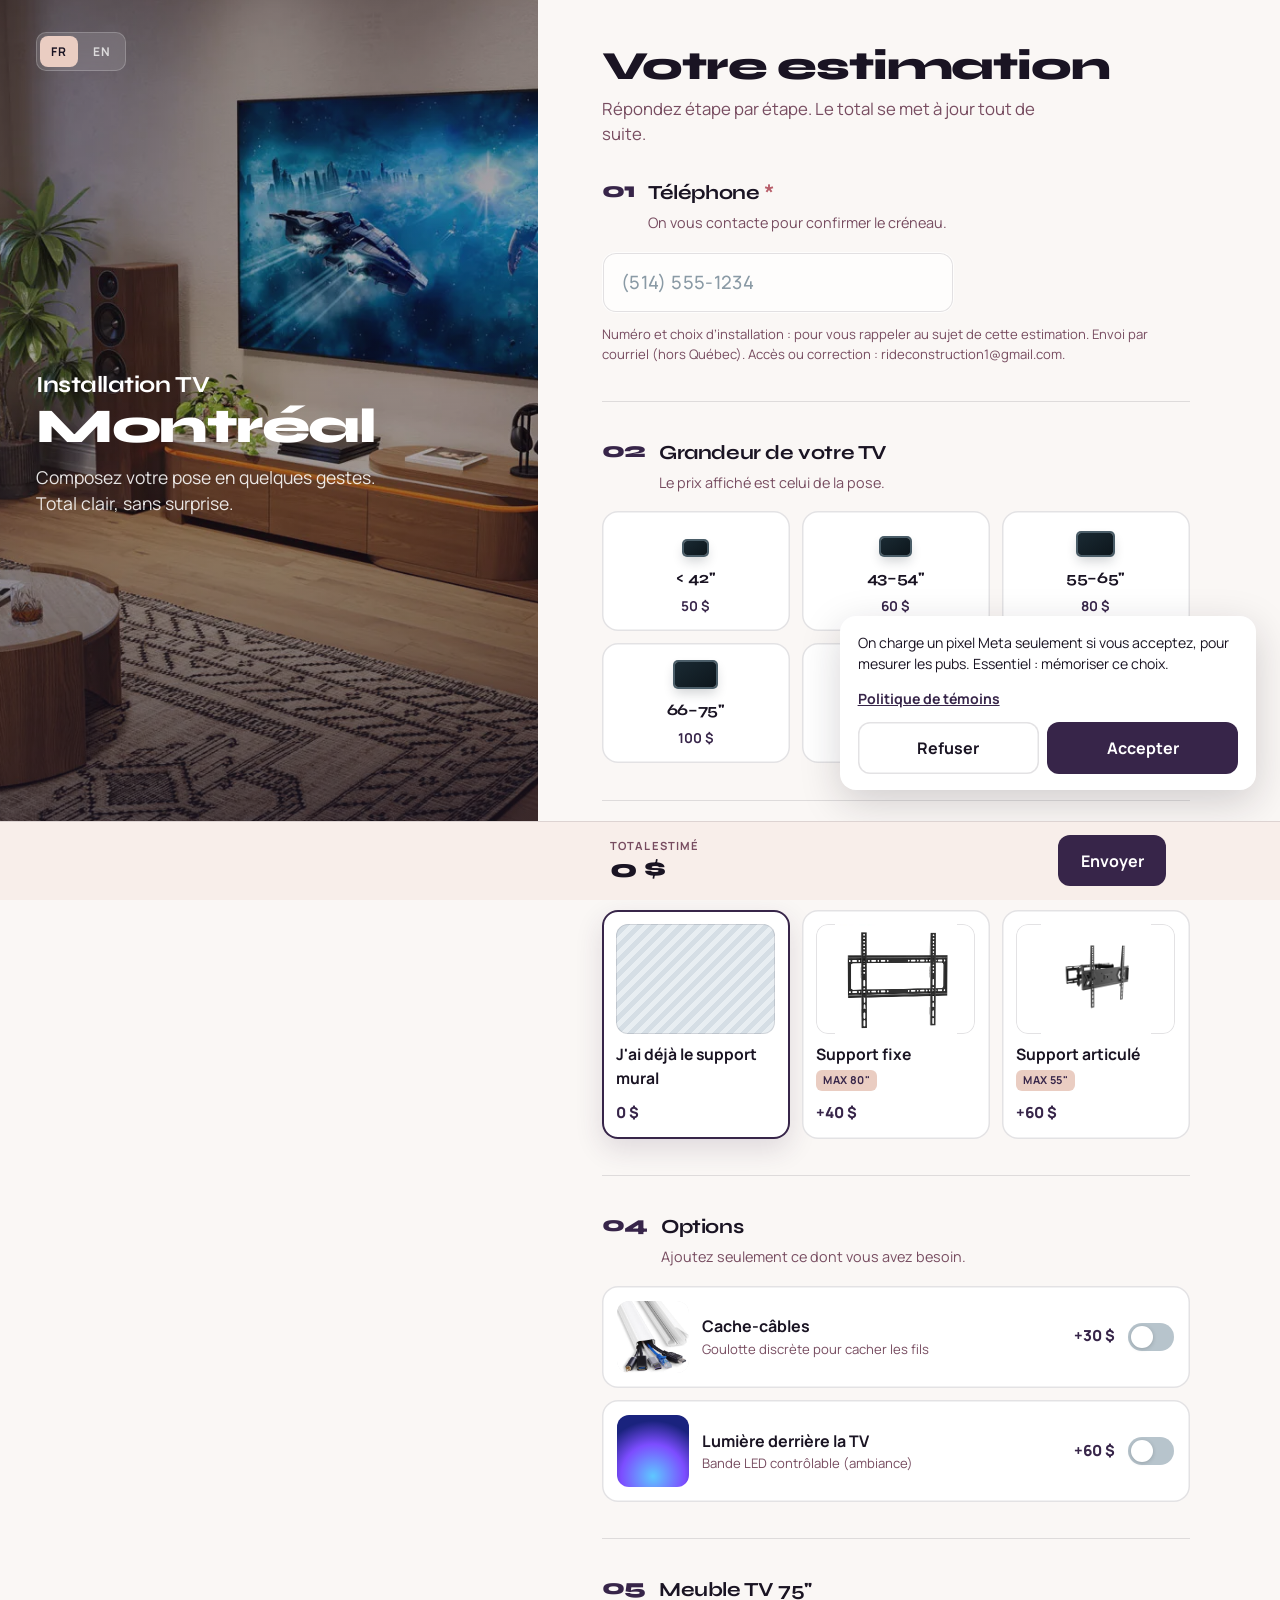
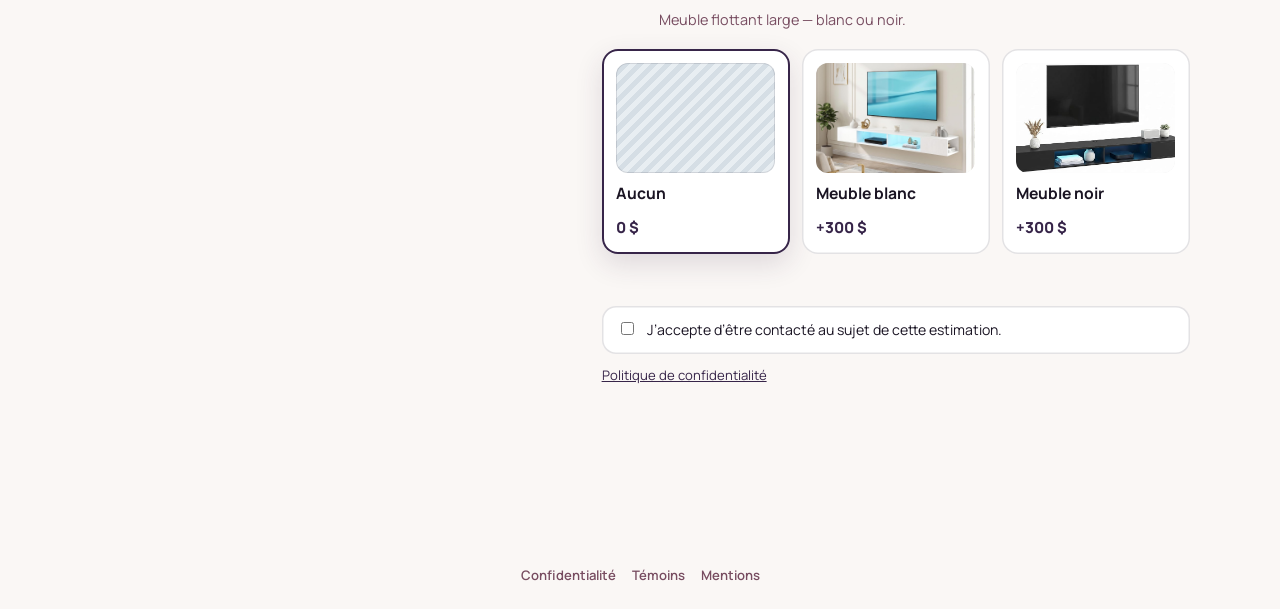
==== index.html @ 39492e67 "Add Law 25 legal pages and gate the Meta Pixel behind consent." ====
<!DOCTYPE html>
<html lang="fr" class="lang-fr">
<head>
  <meta charset="UTF-8" />
  <meta name="viewport" content="width=device-width, initial-scale=1" />
  <title>Installation TV Montréal</title>
  <link rel="preconnect" href="https://fonts.googleapis.com" />
  <link rel="preconnect" href="https://fonts.gstatic.com" crossorigin />
  <link href="https://fonts.googleapis.com/css2?family=Manrope:wght@400;500;600;700;800&family=Syne:wght@600;700;800&display=swap" rel="stylesheet" />
  <link rel="stylesheet" href="styles.css" />
  <link rel="stylesheet" href="legal.css" />
</head>
<body>
  <div class="shell">
    <!-- Brand panel (desktop sticky / mobile hero) -->
    <aside class="brand">
      <div class="brand__media" role="img" aria-label="Salon avec télévision murale"></div>
      <div class="brand__overlay">
        <div class="brand__top">
          <div class="lang-toggle" role="group" aria-label="Language">
            <button type="button" class="lang-btn is-active" data-lang="fr" aria-pressed="true">FR</button>
            <button type="button" class="lang-btn" data-lang="en" aria-pressed="false">EN</button>
          </div>
        </div>
        <div class="brand__copy">
          <p class="brand__name" data-i18n="brandName">Installation TV</p>
          <h1 data-i18n="title">Montréal</h1>
          <p class="brand__tagline" data-i18n="tagline">Composez votre pose en quelques gestes. Total clair, sans surprise.</p>
        </div>
        <div class="brand__quote" aria-hidden="true">
          <span data-i18n="brandQuote">Pose soignée · Câbles nets · Chez vous</span>
        </div>
      </div>
    </aside>

    <!-- Configurator -->
    <main class="config">
      <form id="tv-form" novalidate>
        <header class="config__intro">
          <h2 class="config__kicker" data-i18n="kicker">Votre estimation</h2>
          <p class="config__lead" data-i18n="lead">Répondez étape par étape. Le total se met à jour tout de suite.</p>
        </header>

        <!-- 1. Phone -->
        <section class="step" aria-labelledby="phone-label">
          <div class="step__meta">
            <span class="step__num" aria-hidden="true">01</span>
            <div>
              <h3 id="phone-label" class="step__title">
                <span data-i18n="phoneLabel">Téléphone</span> <span class="req">*</span>
              </h3>
              <p class="step__hint" data-i18n="phoneHint">On vous contacte pour confirmer le créneau.</p>
            </div>
          </div>
          <label class="sr-only" for="phone" data-i18n="phoneLabel">Téléphone</label>
          <input
            type="tel"
            id="phone"
            name="phone"
            required
            autocomplete="tel"
            placeholder="(514) 555-1234"
            inputmode="tel"
          />
          <p class="field-error" id="phone-error" hidden data-i18n="phoneError">Veuillez entrer un numéro de téléphone.</p>
          <p class="privacy-note" data-i18n="collectNotice">Numéro et choix d’installation : pour vous rappeler au sujet de cette estimation. Envoi par courriel (hors Québec). Accès ou correction : rideconstruction1@gmail.com.</p>
        </section>

        <!-- 2. Size -->
        <section class="step" aria-labelledby="size-label">
          <div class="step__meta">
            <span class="step__num" aria-hidden="true">02</span>
            <div>
              <h3 id="size-label" class="step__title" data-i18n="sizeLabel">Grandeur de votre TV</h3>
              <p class="step__hint" data-i18n="sizeHint">Le prix affiché est celui de la pose.</p>
            </div>
          </div>
          <div class="size-grid" role="radiogroup" aria-labelledby="size-label">
            <label class="size-tile">
              <input type="radio" name="size" value="42" data-price="50" data-max-inches="42" />
              <span class="size-tile__face">
                <span class="size-tile__screen" style="--scale: 0.45" aria-hidden="true"></span>
                <span class="size-tile__range">&lt; 42"</span>
                <span class="size-tile__price">50 $</span>
              </span>
            </label>
            <label class="size-tile">
              <input type="radio" name="size" value="43-54" data-price="60" data-max-inches="54" />
              <span class="size-tile__face">
                <span class="size-tile__screen" style="--scale: 0.55" aria-hidden="true"></span>
                <span class="size-tile__range">43–54"</span>
                <span class="size-tile__price">60 $</span>
              </span>
            </label>
            <label class="size-tile">
              <input type="radio" name="size" value="55-65" data-price="80" data-max-inches="65" />
              <span class="size-tile__face">
                <span class="size-tile__screen" style="--scale: 0.68" aria-hidden="true"></span>
                <span class="size-tile__range">55–65"</span>
                <span class="size-tile__price">80 $</span>
              </span>
            </label>
            <label class="size-tile">
              <input type="radio" name="size" value="66-75" data-price="100" data-max-inches="75" />
              <span class="size-tile__face">
                <span class="size-tile__screen" style="--scale: 0.78" aria-hidden="true"></span>
                <span class="size-tile__range">66–75"</span>
                <span class="size-tile__price">100 $</span>
              </span>
            </label>
            <label class="size-tile">
              <input type="radio" name="size" value="76-85" data-price="120" data-max-inches="85" />
              <span class="size-tile__face">
                <span class="size-tile__screen" style="--scale: 0.9" aria-hidden="true"></span>
                <span class="size-tile__range">76–85"</span>
                <span class="size-tile__price">120 $</span>
              </span>
            </label>
            <label class="size-tile">
              <input type="radio" name="size" value="86+" data-price="150" data-max-inches="100" />
              <span class="size-tile__face">
                <span class="size-tile__screen" style="--scale: 1" aria-hidden="true"></span>
                <span class="size-tile__range">86"+</span>
                <span class="size-tile__price">150 $</span>
              </span>
            </label>
          </div>
          <p class="field-error" id="size-error" hidden data-i18n="sizeError">Veuillez choisir la taille de votre TV.</p>
        </section>

        <!-- 3. Mount -->
        <section class="step" aria-labelledby="mount-label">
          <div class="step__meta">
            <span class="step__num" aria-hidden="true">03</span>
            <div>
              <h3 id="mount-label" class="step__title" data-i18n="mountLabel">Support mural</h3>
              <p class="step__hint" data-i18n="mountHint">Un seul choix. Les limites sont indiquées clairement.</p>
            </div>
          </div>
          <div class="option-row" role="radiogroup" aria-labelledby="mount-label">
            <label class="option-tile">
              <input type="radio" name="mount" value="none" data-price="0" data-max-tv="999" checked />
              <span class="option-tile__face">
                <span class="option-tile__art option-tile__art--none" aria-hidden="true"></span>
                <span class="option-tile__title" data-i18n="mountNone">J'ai déjà le support mural</span>
                <span class="option-tile__price">0 $</span>
              </span>
            </label>
            <label class="option-tile">
              <input type="radio" name="mount" value="fixed" data-price="40" data-max-tv="80" />
              <span class="option-tile__face">
                <img class="option-tile__art" src="images/support-fixe.png" alt="" width="220" height="220" />
                <span class="option-tile__title" data-i18n="mountFixed">Support fixe</span>
                <span class="option-tile__badge" data-i18n="mountFixedMax">Max 80"</span>
                <span class="option-tile__price">+40 $</span>
              </span>
            </label>
            <label class="option-tile">
              <input type="radio" name="mount" value="mobile" data-price="60" data-max-tv="55" />
              <span class="option-tile__face">
                <img class="option-tile__art" src="images/support-articule.png" alt="" width="220" height="220" />
                <span class="option-tile__title" data-i18n="mountMobile">Support articulé</span>
                <span class="option-tile__badge" data-i18n="mountMobileMax">Max 55"</span>
                <span class="option-tile__price">+60 $</span>
              </span>
            </label>
          </div>
        </section>

        <!-- 4. Extras -->
        <section class="step" aria-labelledby="extras-label">
          <div class="step__meta">
            <span class="step__num" aria-hidden="true">04</span>
            <div>
              <h3 id="extras-label" class="step__title" data-i18n="extrasLabel">Options</h3>
              <p class="step__hint" data-i18n="extrasHint">Ajoutez seulement ce dont vous avez besoin.</p>
            </div>
          </div>
          <div class="extras">
            <label class="extra">
              <input type="checkbox" name="cable" value="cable" data-price="30" />
              <span class="extra__face">
                <img class="extra__art" src="images/cache-cables.png" alt="" width="160" height="160" />
                <span class="extra__copy">
                  <span class="extra__title" data-i18n="cableLabel">Cache-câbles</span>
                  <span class="extra__desc" data-i18n="cableDesc">Goulotte discrète pour cacher les fils</span>
                </span>
                <span class="extra__price">+30 $</span>
                <span class="extra__switch" aria-hidden="true"></span>
              </span>
            </label>
            <label class="extra">
              <input type="checkbox" name="led" value="led" data-price="60" />
              <span class="extra__face">
                <span class="extra__art extra__art--led" aria-hidden="true"></span>
                <span class="extra__copy">
                  <span class="extra__title" data-i18n="ledLabel">Lumière derrière la TV</span>
                  <span class="extra__desc" data-i18n="ledDesc">Bande LED contrôlable (ambiance)</span>
                </span>
                <span class="extra__price">+60 $</span>
                <span class="extra__switch" aria-hidden="true"></span>
              </span>
            </label>
          </div>
        </section>

        <!-- 5. Stand -->
        <section class="step" aria-labelledby="stand-label">
          <div class="step__meta">
            <span class="step__num" aria-hidden="true">05</span>
            <div>
              <h3 id="stand-label" class="step__title" data-i18n="standLabel">Meuble TV 75"</h3>
              <p class="step__hint" data-i18n="standHint">Meuble flottant large — blanc ou noir.</p>
            </div>
          </div>
          <div class="option-row" role="radiogroup" aria-labelledby="stand-label">
            <label class="option-tile">
              <input type="radio" name="stand" value="none" data-price="0" checked />
              <span class="option-tile__face">
                <span class="option-tile__art option-tile__art--none" aria-hidden="true"></span>
                <span class="option-tile__title" data-i18n="standNone">Aucun</span>
                <span class="option-tile__price">0 $</span>
              </span>
            </label>
            <label class="option-tile">
              <input type="radio" name="stand" value="white" data-price="300" />
              <span class="option-tile__face">
                <img class="option-tile__art option-tile__art--cover" src="images/meuble-blanc.png" alt="" width="480" height="320" />
                <span class="option-tile__title" data-i18n="standWhite">Meuble blanc</span>
                <span class="option-tile__price">+300 $</span>
              </span>
            </label>
            <label class="option-tile">
              <input type="radio" name="stand" value="black" data-price="300" />
              <span class="option-tile__face">
                <img class="option-tile__art option-tile__art--cover" src="images/meuble-noir.png" alt="" width="480" height="320" />
                <span class="option-tile__title" data-i18n="standBlack">Meuble noir</span>
                <span class="option-tile__price">+300 $</span>
              </span>
            </label>
          </div>
        </section>

        <label class="consent-box" id="privacy-box">
          <input type="checkbox" id="privacy-consent" name="privacy" required />
          <span data-i18n="privacyConsent">J’accepte d’être contacté au sujet de cette estimation.</span>
        </label>
        <p class="field-error" id="privacy-error" hidden data-i18n="privacyError">Cochez la case pour envoyer la demande.</p>
        <p class="privacy-note">
          <a href="confidentialite.html" data-i18n="privacyLink">Politique de confidentialité</a>
        </p>

        <div class="sticky-spacer" aria-hidden="true"></div>
      </form>
    </main>
  </div>

  <footer class="site-footer">
    <nav aria-label="Pages légales">
      <a href="confidentialite.html" data-i18n="navPrivacy">Confidentialité</a>
      <a href="cookies.html" data-i18n="navCookies">Témoins</a>
      <a href="mentions.html" data-i18n="navLegal">Mentions</a>
    </nav>
  </footer>

  <div class="consent-bar consent-bar--above-dock" id="consent-bar" hidden role="dialog" aria-labelledby="consent-title">
    <p id="consent-title" data-i18n="cookieBanner">On charge un pixel Meta seulement si vous acceptez, pour mesurer les pubs. Essentiel : mémoriser ce choix.</p>
    <p class="consent-bar__more"><a href="cookies.html" data-i18n="cookieMore">Politique de témoins</a></p>
    <div class="consent-bar__actions">
      <button type="button" class="btn btn-ghost" data-consent="refuse" data-i18n="cookieRefuse">Refuser</button>
      <button type="button" class="btn btn-primary" data-consent="accept" data-i18n="cookieAccept">Accepter</button>
    </div>
  </div>

  <!-- Sticky total -->
  <aside class="dock" id="sticky-bar">
    <div class="dock__inner">
      <div class="dock__total">
        <span class="dock__label" data-i18n="totalLabel">Total estimé</span>
        <strong class="dock__amount" id="total-amount" aria-live="polite">0 $</strong>
      </div>
      <p class="dock__warning" id="size-warning" hidden role="status"></p>
      <p class="dock__error" id="submit-error" hidden role="alert"></p>
      <button type="submit" form="tv-form" class="btn btn-primary" id="submit-btn" data-i18n="submit">Envoyer</button>
    </div>
  </aside>

  <!-- Confirmation -->
  <div class="confirm" id="confirm-screen" hidden>
    <div class="confirm__panel">
      <p class="confirm__mark" aria-hidden="true">OK</p>
      <h2 data-i18n="confirmTitle">Demande envoyée</h2>
      <p class="confirm__intro" data-i18n="confirmIntro">Un courriel a été transmis à notre équipe. Voici votre récapitulatif.</p>
      <ul class="confirm__list" id="confirm-list"></ul>
      <p class="confirm__total">
        <span data-i18n="totalLabel">Total estimé</span>
        <strong id="confirm-total">0 $</strong>
      </p>
      <button type="button" class="btn btn-ghost" id="edit-btn" data-i18n="edit">Modifier</button>
    </div>
  </div>

  <script src="consent.js"></script>
  <script src="app.js"></script>
</body>
</html>
---- styles.css ----
/* Installation TV Montréal — configurateur (pas Google Forms) */

:root {
  --shadow-grey: #1a1423;
  --midnight-violet: #372549;
  --mauve-shadow: #774c60;
  --dusty-mauve: #b75d69;
  --almond-silk: #eacdc2;

  --ink: var(--shadow-grey);
  --ink-soft: var(--mauve-shadow);
  --paper: #faf6f4;
  --paper-2: var(--almond-silk);
  --panel: #ffffff;
  --line: rgba(26, 20, 35, 0.12);
  --teal: var(--midnight-violet);
  --teal-deep: var(--shadow-grey);
  --teal-soft: #f3e4de;
  --accent-glow: rgba(55, 37, 73, 0.14);
  --warn: var(--mauve-shadow);
  --warn-bg: #f5e6e0;
  --error: var(--dusty-mauve);
  --radius: 20px;
  --font: "Manrope", system-ui, sans-serif;
  --display: "Syne", "Manrope", system-ui, sans-serif;
  --dock-h: 92px;
}

*,
*::before,
*::after {
  box-sizing: border-box;
}

html {
  scroll-behavior: smooth;
}

body {
  margin: 0;
  min-height: 100vh;
  font-family: var(--font);
  font-size: 1rem;
  line-height: 1.5;
  color: var(--ink);
  background: #faf7f5;
  -webkit-font-smoothing: antialiased;
}

body::before {
  display: none;
}

.sr-only {
  position: absolute;
  width: 1px;
  height: 1px;
  padding: 0;
  margin: -1px;
  overflow: hidden;
  clip: rect(0, 0, 0, 0);
  white-space: nowrap;
  border: 0;
}

.shell {
  position: relative;
  z-index: 1;
  display: grid;
  min-height: 100vh;
}

/* —— Brand / hero —— */
.brand {
  position: relative;
  min-height: 52vh;
  color: #fff;
  overflow: hidden;
}

.brand__media {
  position: absolute;
  inset: 0;
  background:
    linear-gradient(180deg, rgba(26, 20, 35, 0.42) 0%, rgba(26, 20, 35, 0.28) 40%, rgba(26, 20, 35, 0.72) 100%),
    url("images/tv.png") center 40% / cover no-repeat;
  transform: scale(1.02);
  animation: brandDrift 18s ease-in-out infinite alternate;
  filter: none;
}

@keyframes brandDrift {
  from { transform: scale(1.02) translate(0, 0); }
  to { transform: scale(1.06) translate(-1.5%, -1%); }
}

.brand__overlay {
  position: relative;
  z-index: 1;
  display: flex;
  flex-direction: column;
  justify-content: space-between;
  min-height: 52vh;
  padding: 1.25rem 1.25rem 1.75rem;
}

.brand__name {
  margin: 0 0 0.15rem;
  font-family: var(--display);
  font-weight: 700;
  font-size: clamp(1.25rem, 4.5vw, 1.65rem);
  letter-spacing: -0.02em;
  line-height: 1.15;
}

.brand__copy h1 {
  margin: 0 0 0.75rem;
  font-family: var(--display);
  font-weight: 800;
  font-size: clamp(2rem, 8vw, 2.75rem);
  letter-spacing: -0.03em;
  line-height: 1.05;
  max-width: 100%;
  overflow-wrap: anywhere;
}

.brand__copy {
  max-width: 100%;
  overflow: hidden;
}

.brand__tagline {
  margin: 0;
  max-width: 22rem;
  font-size: 1rem;
  color: rgba(255, 255, 255, 0.88);
}

.brand__quote {
  margin-top: 1.5rem;
  font-size: 0.8rem;
  letter-spacing: 0.08em;
  text-transform: uppercase;
  color: rgba(255, 255, 255, 0.7);
}

.lang-toggle {
  display: inline-flex;
  gap: 0.25rem;
  padding: 0.2rem;
  background: rgba(255, 255, 255, 0.12);
  backdrop-filter: blur(8px);
  border: 1px solid rgba(255, 255, 255, 0.2);
  border-radius: 10px;
}

.lang-btn {
  appearance: none;
  border: 0;
  background: transparent;
  color: rgba(255, 255, 255, 0.75);
  font: inherit;
  font-size: 0.75rem;
  font-weight: 700;
  letter-spacing: 0.06em;
  padding: 0.4rem 0.7rem;
  border-radius: 8px;
  cursor: pointer;
}

.lang-btn.is-active {
  background: var(--almond-silk);
  color: var(--shadow-grey);
}

.lang-btn:focus-visible {
  outline: 2px solid #fff;
  outline-offset: 2px;
}

/* —— Configurator column —— */
.config {
  position: relative;
  padding: 1.75rem 1.25rem 2rem;
  background: transparent;
}

.config__intro {
  margin-bottom: 2rem;
}

.config__kicker {
  margin: 0 0 0.5rem;
  font-family: var(--display);
  font-weight: 800;
  font-size: clamp(1.85rem, 4vw, 2.5rem);
  letter-spacing: -0.03em;
  line-height: 1.1;
  text-transform: none;
  color: var(--ink);
}

.config__lead {
  margin: 0;
  font-size: 1.05rem;
  color: var(--ink-soft);
  max-width: 28rem;
}

/* Steps — open layout, no white Google cards */
.step {
  padding: 0 0 2.25rem;
  margin: 0 0 2.25rem;
  border-bottom: 1px solid var(--line);
}

.step:last-of-type {
  border-bottom: 0;
  margin-bottom: 0;
}

.step__meta {
  display: grid;
  grid-template-columns: auto 1fr;
  gap: 0.85rem;
  align-items: start;
  margin-bottom: 1.1rem;
}

.step__num {
  font-family: var(--display);
  font-weight: 800;
  font-size: 1.35rem;
  letter-spacing: -0.03em;
  color: var(--teal);
  line-height: 1.2;
}

.step__title {
  margin: 0;
  font-family: var(--display);
  font-size: 1.25rem;
  font-weight: 700;
  letter-spacing: -0.02em;
}

.step__hint {
  margin: 0.25rem 0 0;
  font-size: 0.9rem;
  color: var(--ink-soft);
}

.req {
  color: var(--dusty-mauve);
}

/* Phone */
input[type="tel"] {
  width: 100%;
  max-width: 22rem;
  padding: 1rem 1.15rem;
  font: inherit;
  font-size: 1.15rem;
  font-weight: 600;
  letter-spacing: 0.02em;
  color: var(--ink);
  background: rgba(255, 255, 255, 0.7);
  border: 1.5px solid transparent;
  border-radius: 14px;
  box-shadow: inset 0 0 0 1px var(--line);
  transition: box-shadow 0.2s, background 0.2s, transform 0.15s;
}

input[type="tel"]::placeholder {
  color: #8a9aa5;
  font-weight: 500;
}

input[type="tel"]:focus {
  outline: none;
  background: #fff;
  box-shadow: 0 0 0 3px var(--teal-soft), inset 0 0 0 1.5px var(--teal);
}

input[type="tel"].is-invalid {
  box-shadow: 0 0 0 3px #e8e8e8, inset 0 0 0 1.5px var(--error);
}

.field-error {
  margin: 0.6rem 0 0;
  font-size: 0.85rem;
  color: var(--error);
}

/* Size tiles — TV silhouettes */
.size-grid {
  display: grid;
  grid-template-columns: repeat(2, 1fr);
  gap: 0.75rem;
}

.size-tile {
  display: block;
  cursor: pointer;
  position: relative;
}

.size-tile input {
  position: absolute;
  opacity: 0;
  width: 1px;
  height: 1px;
}

.size-tile__face {
  display: flex;
  flex-direction: column;
  align-items: center;
  justify-content: flex-end;
  gap: 0.35rem;
  min-height: 7.5rem;
  padding: 0.85rem 0.6rem 0.9rem;
  background: #fff;
  border-radius: 16px;
  box-shadow: inset 0 0 0 1.5px var(--line);
  transition: background 0.2s, box-shadow 0.2s, transform 0.15s;
}

.size-tile:hover .size-tile__face {
  background: rgba(255, 255, 255, 0.85);
  transform: translateY(-2px);
}

.size-tile input:checked + .size-tile__face {
  background: #fff;
  box-shadow: inset 0 0 0 2px var(--teal), 0 10px 28px var(--accent-glow);
}

.size-tile input:focus-visible + .size-tile__face {
  outline: 2px solid var(--teal);
  outline-offset: 3px;
}

.size-tile__screen {
  width: calc(52px * var(--scale, 1));
  height: calc(32px * var(--scale, 1));
  margin-bottom: 0.35rem;
  border-radius: 3px;
  background: linear-gradient(145deg, #1a2a33, #0d161c);
  box-shadow: 0 0 0 2px #4a5d68, 0 6px 12px rgba(18, 32, 42, 0.2);
  transition: transform 0.2s;
}

.size-tile input:checked + .size-tile__face .size-tile__screen {
  transform: scale(1.06);
  box-shadow: 0 0 0 2px var(--teal), 0 8px 16px var(--accent-glow);
}

.size-tile__range {
  font-family: var(--display);
  font-weight: 700;
  font-size: 1rem;
  letter-spacing: -0.02em;
}

.size-tile__price {
  font-size: 0.85rem;
  font-weight: 700;
  color: var(--teal);
}

/* Mount / stand option tiles */
.option-row {
  display: grid;
  grid-template-columns: 1fr;
  gap: 0.75rem;
}

.option-tile {
  display: block;
  cursor: pointer;
  position: relative;
}

.option-tile input {
  position: absolute;
  opacity: 0;
  width: 1px;
  height: 1px;
}

.option-tile__face {
  display: grid;
  grid-template-columns: 88px 1fr auto;
  grid-template-rows: auto auto;
  column-gap: 0.9rem;
  row-gap: 0.2rem;
  align-items: center;
  padding: 0.9rem;
  background: #fff;
  border-radius: 16px;
  box-shadow: inset 0 0 0 1.5px var(--line);
  transition: background 0.2s, box-shadow 0.2s, transform 0.15s;
}

.option-tile:hover .option-tile__face {
  background: rgba(255, 255, 255, 0.9);
  transform: translateY(-1px);
}

.option-tile input:checked + .option-tile__face {
  background: #fff;
  box-shadow: inset 0 0 0 2px var(--teal), 0 10px 28px var(--accent-glow);
}

.option-tile input:focus-visible + .option-tile__face {
  outline: 2px solid var(--teal);
  outline-offset: 3px;
}

.option-tile__art {
  grid-row: 1 / 3;
  width: 88px;
  height: 88px;
  border-radius: 12px;
  box-shadow: inset 0 0 0 1px var(--line);
  background-color: #fff;
  object-fit: contain;
  display: block;
}

.option-tile__art--none {
  background:
    repeating-linear-gradient(
      -45deg,
      #d5dee5,
      #d5dee5 5px,
      #e8eef2 5px,
      #e8eef2 10px
    );
}

.option-tile__art--cover {
  object-fit: cover;
}

img.extra__art {
  object-fit: contain;
  background: #fff;
  box-shadow: inset 0 0 0 1px var(--line);
  display: block;
}

.option-tile__title {
  font-weight: 700;
  font-size: 0.98rem;
}

.option-tile__badge {
  grid-column: 2;
  justify-self: start;
  font-size: 0.68rem;
  font-weight: 700;
  letter-spacing: 0.04em;
  text-transform: uppercase;
  color: var(--midnight-violet);
  background: var(--almond-silk);
  padding: 0.15rem 0.45rem;
  border-radius: 6px;
}

.option-tile__price {
  grid-column: 3;
  grid-row: 1 / 3;
  font-weight: 800;
  font-size: 0.95rem;
  color: var(--teal);
}

/* Extras */
.extras {
  display: flex;
  flex-direction: column;
  gap: 0.75rem;
}

.extra {
  display: block;
  cursor: pointer;
  position: relative;
}

.extra input {
  position: absolute;
  opacity: 0;
  width: 1px;
  height: 1px;
}

.extra__face {
  display: grid;
  grid-template-columns: 64px 1fr auto;
  grid-template-rows: auto auto;
  gap: 0.15rem 0.85rem;
  align-items: center;
  padding: 0.95rem;
  background: #fff;
  border-radius: 16px;
  box-shadow: inset 0 0 0 1.5px var(--line);
  transition: background 0.2s, box-shadow 0.2s;
}

.extra:hover .extra__face {
  background: rgba(255, 255, 255, 0.9);
}

.extra input:checked + .extra__face {
  background: #fff;
  box-shadow: inset 0 0 0 2px var(--teal), 0 10px 28px var(--accent-glow);
}

.extra input:focus-visible + .extra__face {
  outline: 2px solid var(--teal);
  outline-offset: 3px;
}

.extra__art {
  grid-row: 1 / 3;
  width: 64px;
  height: 64px;
  border-radius: 12px;
}

.extra__art--led {
  background: radial-gradient(circle at 50% 85%, #5ec8ff, #7c4dff 45%, #1a237e 78%);
}

.extra__copy {
  display: flex;
  flex-direction: column;
  gap: 0.1rem;
  min-width: 0;
}

.extra__title {
  font-weight: 700;
}

.extra__desc {
  font-size: 0.82rem;
  color: var(--ink-soft);
}

.extra__price {
  grid-column: 2;
  font-size: 0.85rem;
  font-weight: 800;
  color: var(--teal);
}

.extra__switch {
  grid-column: 3;
  grid-row: 1 / 3;
  width: 46px;
  height: 28px;
  border-radius: 999px;
  background: #b7c4cc;
  position: relative;
  transition: background 0.2s;
}

.extra__switch::after {
  content: "";
  position: absolute;
  top: 3px;
  left: 3px;
  width: 22px;
  height: 22px;
  border-radius: 50%;
  background: #fff;
  box-shadow: 0 1px 4px rgba(0, 0, 0, 0.18);
  transition: transform 0.2s;
}

.extra input:checked + .extra__face .extra__switch {
  background: var(--dusty-mauve);
}

.extra input:checked + .extra__face .extra__switch::after {
  transform: translateX(18px);
}

/* Dock */
.sticky-spacer {
  height: calc(var(--dock-h) + 1.25rem);
}

.dock {
  position: fixed;
  left: 0;
  right: 0;
  bottom: 0;
  z-index: 40;
  padding: 0.85rem max(1rem, env(safe-area-inset-right)) calc(0.85rem + env(safe-area-inset-bottom)) max(1rem, env(safe-area-inset-left));
  background: color-mix(in srgb, var(--almond-silk) 35%, white);
  backdrop-filter: blur(14px);
  border-top: 1px solid var(--line);
  overflow-x: clip;
}

.dock__inner {
  max-width: 1100px;
  width: 100%;
  margin: 0 auto;
  display: flex;
  flex-wrap: wrap;
  align-items: center;
  justify-content: space-between;
  gap: 0.5rem 1rem;
  box-sizing: border-box;
}

.dock__total {
  display: flex;
  flex-direction: column;
  align-items: flex-start;
  flex: 1 1 auto;
  min-width: 0;
  overflow: hidden;
}

.dock__label {
  font-size: 0.7rem;
  font-weight: 700;
  letter-spacing: 0.08em;
  text-transform: uppercase;
  color: var(--ink-soft);
}

.dock__amount {
  display: block;
  width: max-content;
  max-width: 100%;
  margin: 0;
  font-family: var(--display);
  font-size: clamp(1.25rem, 5vw, 1.55rem);
  font-weight: 800;
  letter-spacing: -0.03em;
  line-height: 1.15;
  transform-origin: left center;
  transition: transform 0.15s;
}

.dock__amount.is-bump {
  transform: scale(1.04);
}

.dock__warning {
  flex: 1 1 100%;
  margin: 0;
  padding: 0.5rem 0.7rem;
  font-size: 0.8rem;
  color: var(--warn);
  background: var(--warn-bg);
  border-radius: 10px;
}

.dock__error {
  flex: 1 1 100%;
  margin: 0;
  padding: 0.5rem 0.7rem;
  font-size: 0.8rem;
  color: #fff;
  background: var(--dusty-mauve);
  border-radius: 10px;
}

.btn-primary:disabled {
  opacity: 0.65;
  cursor: wait;
}

.dock .btn-primary {
  flex: 0 0 auto;
  white-space: nowrap;
}

.btn {
  appearance: none;
  border: 0;
  font: inherit;
  font-weight: 700;
  cursor: pointer;
  border-radius: 12px;
  padding: 0.85rem 1.4rem;
  transition: background 0.15s, transform 0.1s, color 0.15s;
}

.btn:active {
  transform: scale(0.98);
}

.btn:focus-visible {
  outline: 2px solid var(--teal);
  outline-offset: 3px;
}

.btn-primary {
  background: var(--midnight-violet);
  color: #fff;
}

.btn-primary:hover {
  background: var(--shadow-grey);
}

.btn-ghost {
  background: transparent;
  color: var(--ink);
  box-shadow: inset 0 0 0 1.5px var(--line);
}

.btn-ghost:hover {
  background: rgba(18, 32, 42, 0.04);
}

/* Confirmation */
.confirm {
  position: fixed;
  inset: 0;
  z-index: 50;
  display: flex;
  align-items: center;
  justify-content: center;
  padding: 1.5rem;
  background: #faf7f5;
  overflow: auto;
}

.confirm[hidden] {
  display: none;
}

.confirm__panel {
  width: 100%;
  max-width: 420px;
  text-align: center;
}

.confirm__mark {
  display: inline-block;
  margin: 0 0 1rem;
  padding: 0.35rem 0.7rem;
  font-family: var(--display);
  font-weight: 800;
  font-size: 0.85rem;
  letter-spacing: 0.1em;
  color: var(--midnight-violet);
  background: var(--almond-silk);
  border-radius: 8px;
}

.confirm__panel h2 {
  margin: 0 0 0.5rem;
  font-family: var(--display);
  font-size: 1.45rem;
  letter-spacing: -0.02em;
}

.confirm__intro {
  margin: 0 0 1.25rem;
  color: var(--ink-soft);
  font-size: 0.95rem;
}

.confirm__list {
  list-style: none;
  margin: 0 0 1rem;
  padding: 0;
  text-align: left;
  background: rgba(255, 255, 255, 0.7);
  border-radius: 14px;
  box-shadow: inset 0 0 0 1px var(--line);
  overflow: hidden;
}

.confirm__list li {
  display: flex;
  justify-content: space-between;
  gap: 1rem;
  padding: 0.75rem 0.95rem;
  font-size: 0.9rem;
  border-bottom: 1px solid var(--line);
}

.confirm__list li:last-child {
  border-bottom: 0;
}

.confirm__list .item-label {
  color: var(--ink-soft);
}

.confirm__list .item-value {
  font-weight: 700;
  text-align: right;
}

.confirm__total {
  display: flex;
  justify-content: space-between;
  align-items: baseline;
  margin: 0 0 1.5rem;
  padding: 0.85rem 1rem;
  background: var(--teal-soft);
  border-radius: 12px;
  font-weight: 700;
}

.confirm__total strong {
  font-family: var(--display);
  font-size: 1.35rem;
}

body.is-confirming .dock,
body.is-confirming .shell {
  display: none;
}

body.is-confirming .confirm {
  display: flex;
}

/* —— Desktop: split brand | form —— */
@media (min-width: 900px) {
  .shell {
    grid-template-columns: minmax(340px, 42vw) 1fr;
    min-height: 100vh;
  }

  .brand {
    position: sticky;
    top: 0;
    height: 100vh;
    min-height: 100vh;
  }

  .brand__overlay {
    min-height: 100vh;
    padding: 2rem 2.25rem 2.5rem;
  }

  .brand__copy h1 {
    font-size: clamp(2.4rem, 3.8vw, 3.25rem);
  }

  .brand__name {
    font-size: clamp(1.35rem, 1.8vw, 1.7rem);
  }

  .brand__tagline {
    font-size: 1.1rem;
  }

  .config {
    padding: 2.75rem 3rem 3rem;
    max-width: 640px;
  }

  .size-grid {
    grid-template-columns: repeat(3, 1fr);
  }

  .option-row {
    grid-template-columns: repeat(3, 1fr);
  }

  .option-tile__face {
    grid-template-columns: 1fr;
    grid-template-rows: auto;
    justify-items: start;
    min-height: 11rem;
    align-content: start;
  }

  .option-tile__art {
    grid-row: auto;
    width: 100%;
    height: 110px;
    margin-bottom: 0.35rem;
  }

  .option-tile__badge {
    grid-column: auto;
  }

  .option-tile__price {
    grid-column: auto;
    grid-row: auto;
    margin-top: auto;
    padding-top: 0.5rem;
  }

  .extra__face {
    grid-template-columns: 72px 1fr auto auto;
    grid-template-rows: auto;
  }

  .extra__art {
    grid-row: auto;
    width: 72px;
    height: 72px;
  }

  .extra__price {
    grid-column: 3;
    grid-row: 1;
    font-size: 0.95rem;
  }

  .extra__switch {
    grid-column: 4;
    grid-row: 1;
  }

  .dock__inner {
    padding-left: max(0px, calc(min(42vw, 520px)));
    padding-right: 1.5rem;
  }
}

@media (min-width: 1200px) {
  .config {
    padding-left: 4rem;
    max-width: 700px;
  }
}
---- legal.css ----
.legal-body {
  background: #faf7f5;
}

.legal-top {
  display: flex;
  align-items: center;
  justify-content: space-between;
  gap: 1rem;
  padding: 1rem 1.25rem;
  background: #fff;
  border-bottom: 1px solid var(--line);
}

.legal-top a {
  color: var(--ink);
  font-weight: 700;
  text-decoration: none;
}

.legal-top a:hover {
  color: var(--dusty-mauve);
}

.legal-wrap {
  max-width: 42rem;
  margin: 0 auto;
  padding: 2rem 1.25rem 5rem;
}

.legal-wrap h1 {
  font-family: var(--display);
  font-size: clamp(1.75rem, 5vw, 2.25rem);
  letter-spacing: -0.03em;
  margin: 0 0 0.35rem;
}

.legal-wrap .legal-updated {
  margin: 0 0 1.75rem;
  color: var(--ink-soft);
  font-size: 0.9rem;
}

.legal-wrap h2 {
  font-family: var(--display);
  font-size: 1.2rem;
  margin: 1.75rem 0 0.5rem;
}

.legal-wrap p,
.legal-wrap li {
  color: var(--ink);
}

.legal-wrap ul {
  padding-left: 1.2rem;
}

.legal-wrap a {
  color: var(--midnight-violet);
}

html.lang-en .legal-fr,
html.lang-fr .legal-en {
  display: none;
}

.site-footer {
  padding: 1.25rem 1.25rem calc(var(--dock-h) + 1.5rem);
  text-align: center;
}

.site-footer nav {
  display: flex;
  flex-wrap: wrap;
  justify-content: center;
  gap: 0.35rem 1rem;
}

.site-footer a {
  color: var(--ink-soft);
  font-size: 0.82rem;
  font-weight: 600;
  text-decoration: none;
}

.site-footer a:hover {
  color: var(--ink);
}

.privacy-note {
  margin: 0.75rem 0 0;
  font-size: 0.82rem;
  color: var(--ink-soft);
}

.privacy-note a {
  color: var(--midnight-violet);
}

.consent-box {
  display: flex;
  gap: 0.65rem;
  align-items: flex-start;
  margin-top: 1rem;
  padding: 0.85rem 0.95rem;
  background: #fff;
  border-radius: 14px;
  box-shadow: inset 0 0 0 1.5px var(--line);
  font-size: 0.88rem;
}

.consent-box input {
  margin-top: 0.2rem;
  flex: 0 0 auto;
}

.consent-box.is-invalid {
  box-shadow: inset 0 0 0 2px var(--error);
}

.consent-bar {
  position: fixed;
  left: 0.75rem;
  right: 0.75rem;
  bottom: 0.75rem;
  z-index: 40;
  max-width: 40rem;
  margin: 0 auto;
  padding: 1rem 1.1rem;
  background: #fff;
  border-radius: 16px;
  box-shadow: 0 12px 40px rgba(26, 20, 35, 0.18);
}

.consent-bar[hidden] {
  display: none;
}

.consent-bar p {
  margin: 0 0 0.85rem;
  font-size: 0.88rem;
}

.consent-bar__more {
  margin-top: -0.45rem;
}

.consent-bar--above-dock {
  bottom: calc(var(--dock-h) + 0.85rem);
}

.consent-bar p a {
  color: var(--midnight-violet);
  font-weight: 700;
}

.consent-bar__actions {
  display: flex;
  flex-wrap: wrap;
  gap: 0.5rem;
}

.consent-bar .btn {
  flex: 1 1 auto;
}

@media (min-width: 900px) {
  .legal-top,
  .legal-wrap {
    padding-left: 2rem;
    padding-right: 2rem;
  }

  .site-footer {
    padding-bottom: 1.5rem;
  }

  .consent-bar {
    left: auto;
    right: 1.5rem;
    bottom: 1.5rem;
    width: min(26rem, calc(100vw - 3rem));
  }

  .consent-bar--above-dock {
    bottom: calc(var(--dock-h) + 1.15rem);
  }
}
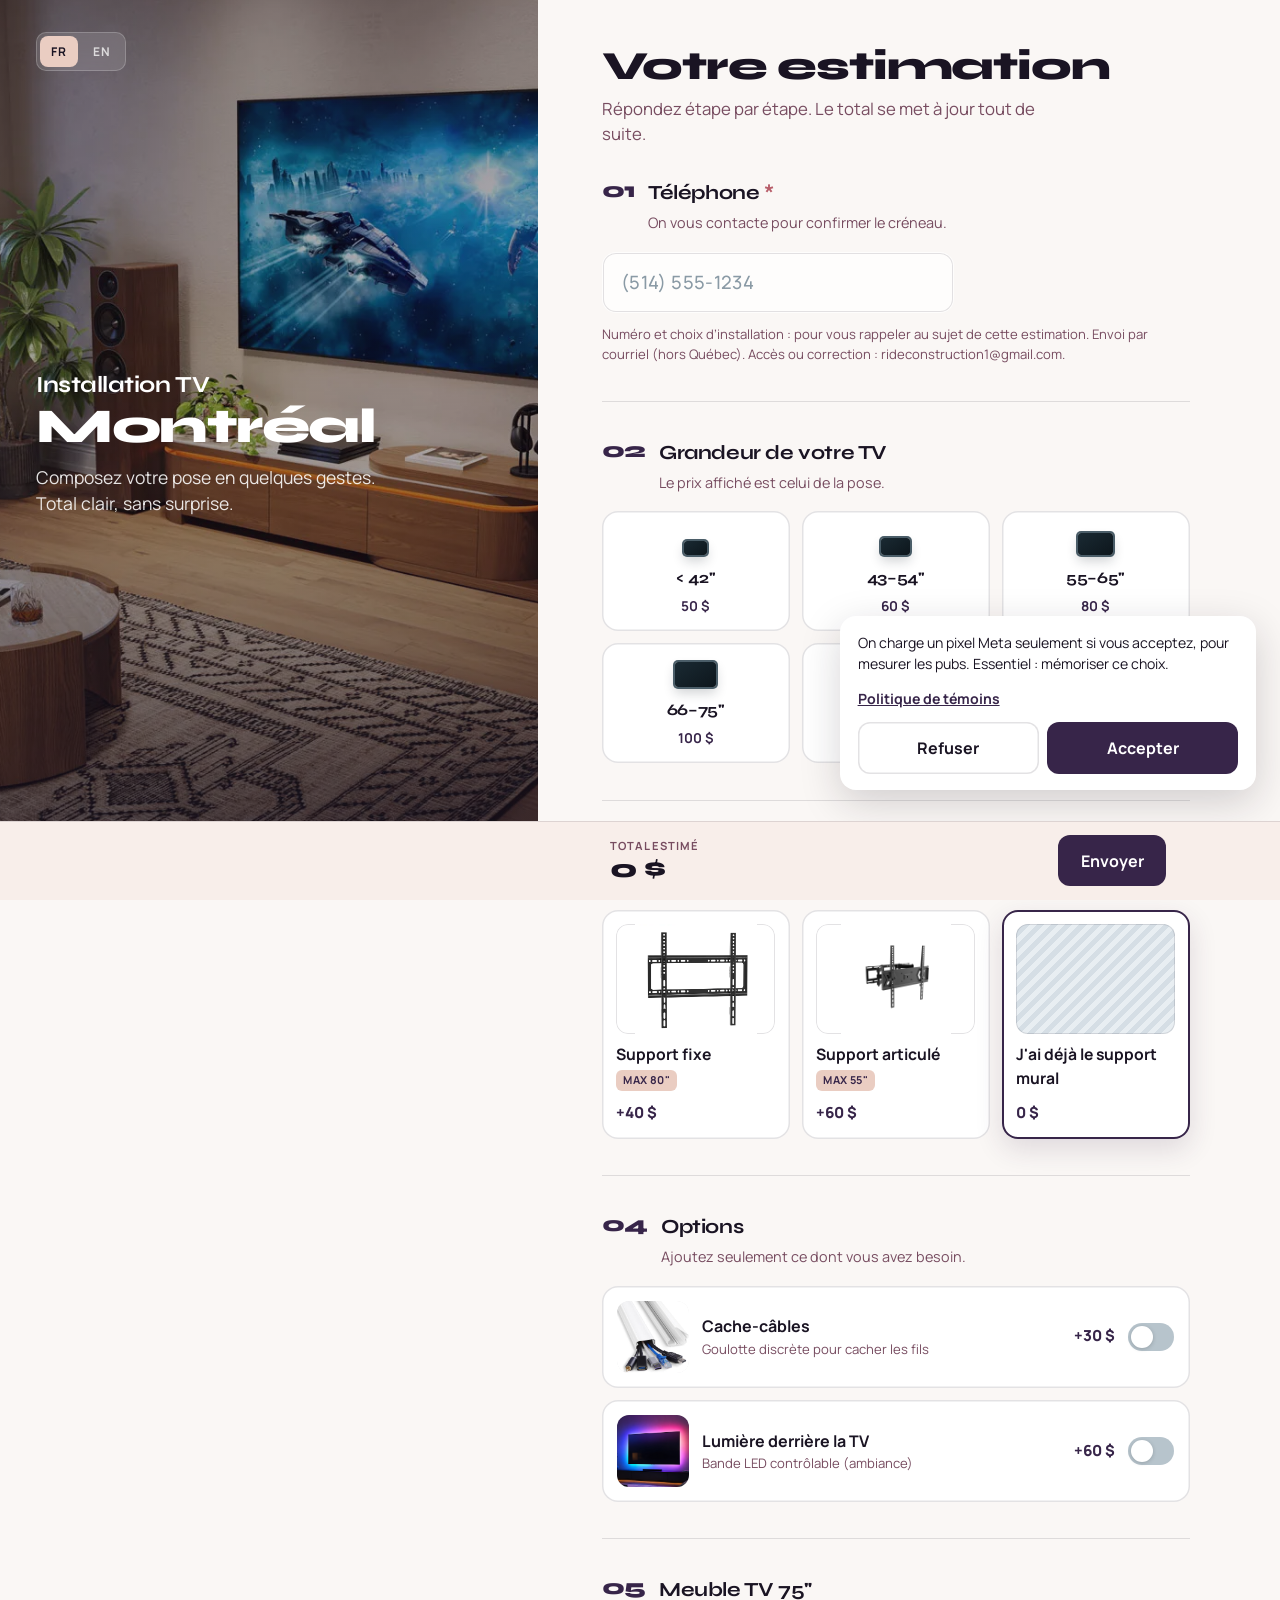
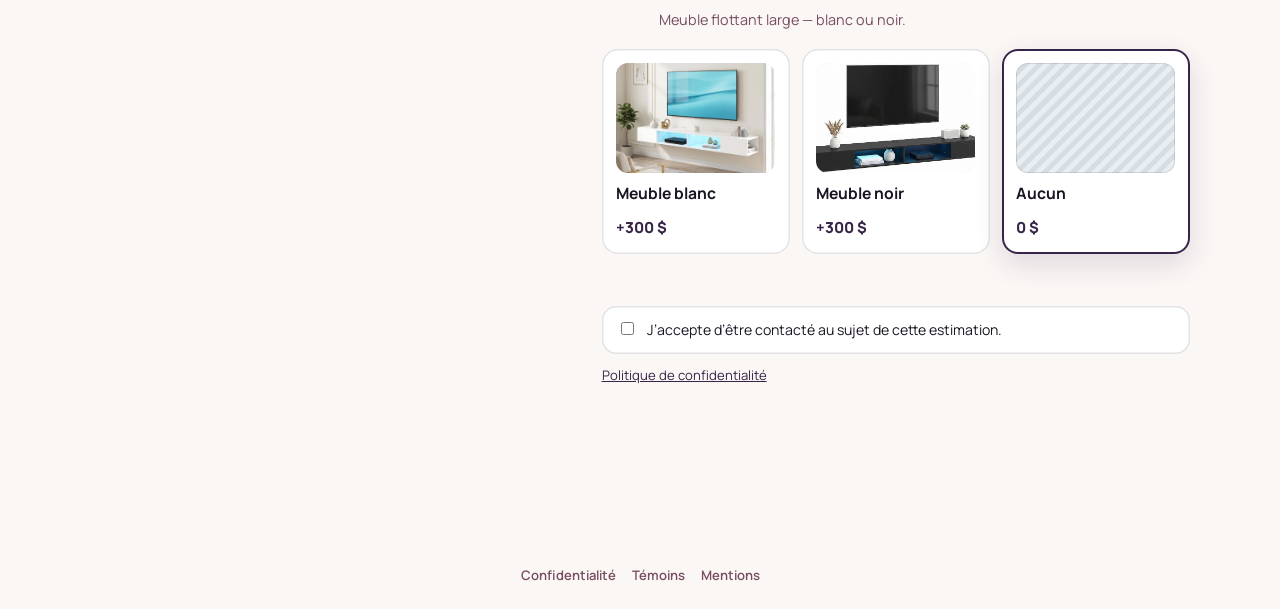
==== commit 437b7f41: "Put none options last and use a backlight photo for the LED extra." ====
--- a/index.html
+++ b/index.html
@@ -139,14 +139,6 @@
           </div>
           <div class="option-row" role="radiogroup" aria-labelledby="mount-label">
             <label class="option-tile">
-              <input type="radio" name="mount" value="none" data-price="0" data-max-tv="999" checked />
-              <span class="option-tile__face">
-                <span class="option-tile__art option-tile__art--none" aria-hidden="true"></span>
-                <span class="option-tile__title" data-i18n="mountNone">J'ai déjà le support mural</span>
-                <span class="option-tile__price">0 $</span>
-              </span>
-            </label>
-            <label class="option-tile">
               <input type="radio" name="mount" value="fixed" data-price="40" data-max-tv="80" />
               <span class="option-tile__face">
                 <img class="option-tile__art" src="images/support-fixe.png" alt="" width="220" height="220" />
@@ -162,6 +154,14 @@
                 <span class="option-tile__title" data-i18n="mountMobile">Support articulé</span>
                 <span class="option-tile__badge" data-i18n="mountMobileMax">Max 55"</span>
                 <span class="option-tile__price">+60 $</span>
+              </span>
+            </label>
+            <label class="option-tile">
+              <input type="radio" name="mount" value="none" data-price="0" data-max-tv="999" checked />
+              <span class="option-tile__face">
+                <span class="option-tile__art option-tile__art--none" aria-hidden="true"></span>
+                <span class="option-tile__title" data-i18n="mountNone">J'ai déjà le support mural</span>
+                <span class="option-tile__price">0 $</span>
               </span>
             </label>
           </div>
@@ -192,7 +192,7 @@
             <label class="extra">
               <input type="checkbox" name="led" value="led" data-price="60" />
               <span class="extra__face">
-                <span class="extra__art extra__art--led" aria-hidden="true"></span>
+                <img class="extra__art extra__art--cover" src="images/backlight.png" alt="" width="160" height="160" />
                 <span class="extra__copy">
                   <span class="extra__title" data-i18n="ledLabel">Lumière derrière la TV</span>
                   <span class="extra__desc" data-i18n="ledDesc">Bande LED contrôlable (ambiance)</span>
@@ -215,27 +215,27 @@
           </div>
           <div class="option-row" role="radiogroup" aria-labelledby="stand-label">
             <label class="option-tile">
+              <input type="radio" name="stand" value="white" data-price="300" />
+              <span class="option-tile__face">
+                <img class="option-tile__art option-tile__art--cover" src="images/meuble-blanc.png" alt="" width="480" height="320" />
+                <span class="option-tile__title" data-i18n="standWhite">Meuble blanc</span>
+                <span class="option-tile__price">+300 $</span>
+              </span>
+            </label>
+            <label class="option-tile">
+              <input type="radio" name="stand" value="black" data-price="300" />
+              <span class="option-tile__face">
+                <img class="option-tile__art option-tile__art--cover" src="images/meuble-noir.png" alt="" width="480" height="320" />
+                <span class="option-tile__title" data-i18n="standBlack">Meuble noir</span>
+                <span class="option-tile__price">+300 $</span>
+              </span>
+            </label>
+            <label class="option-tile">
               <input type="radio" name="stand" value="none" data-price="0" checked />
               <span class="option-tile__face">
                 <span class="option-tile__art option-tile__art--none" aria-hidden="true"></span>
                 <span class="option-tile__title" data-i18n="standNone">Aucun</span>
                 <span class="option-tile__price">0 $</span>
-              </span>
-            </label>
-            <label class="option-tile">
-              <input type="radio" name="stand" value="white" data-price="300" />
-              <span class="option-tile__face">
-                <img class="option-tile__art option-tile__art--cover" src="images/meuble-blanc.png" alt="" width="480" height="320" />
-                <span class="option-tile__title" data-i18n="standWhite">Meuble blanc</span>
-                <span class="option-tile__price">+300 $</span>
-              </span>
-            </label>
-            <label class="option-tile">
-              <input type="radio" name="stand" value="black" data-price="300" />
-              <span class="option-tile__face">
-                <img class="option-tile__art option-tile__art--cover" src="images/meuble-noir.png" alt="" width="480" height="320" />
-                <span class="option-tile__title" data-i18n="standBlack">Meuble noir</span>
-                <span class="option-tile__price">+300 $</span>
               </span>
             </label>
           </div>
--- a/styles.css
+++ b/styles.css
@@ -451,6 +451,11 @@
   display: block;
 }
 
+img.extra__art--cover {
+  object-fit: cover;
+  object-position: center 40%;
+}
+
 .option-tile__title {
   font-weight: 700;
   font-size: 0.98rem;
@@ -529,10 +534,6 @@
   width: 64px;
   height: 64px;
   border-radius: 12px;
-}
-
-.extra__art--led {
-  background: radial-gradient(circle at 50% 85%, #5ec8ff, #7c4dff 45%, #1a237e 78%);
 }
 
 .extra__copy {
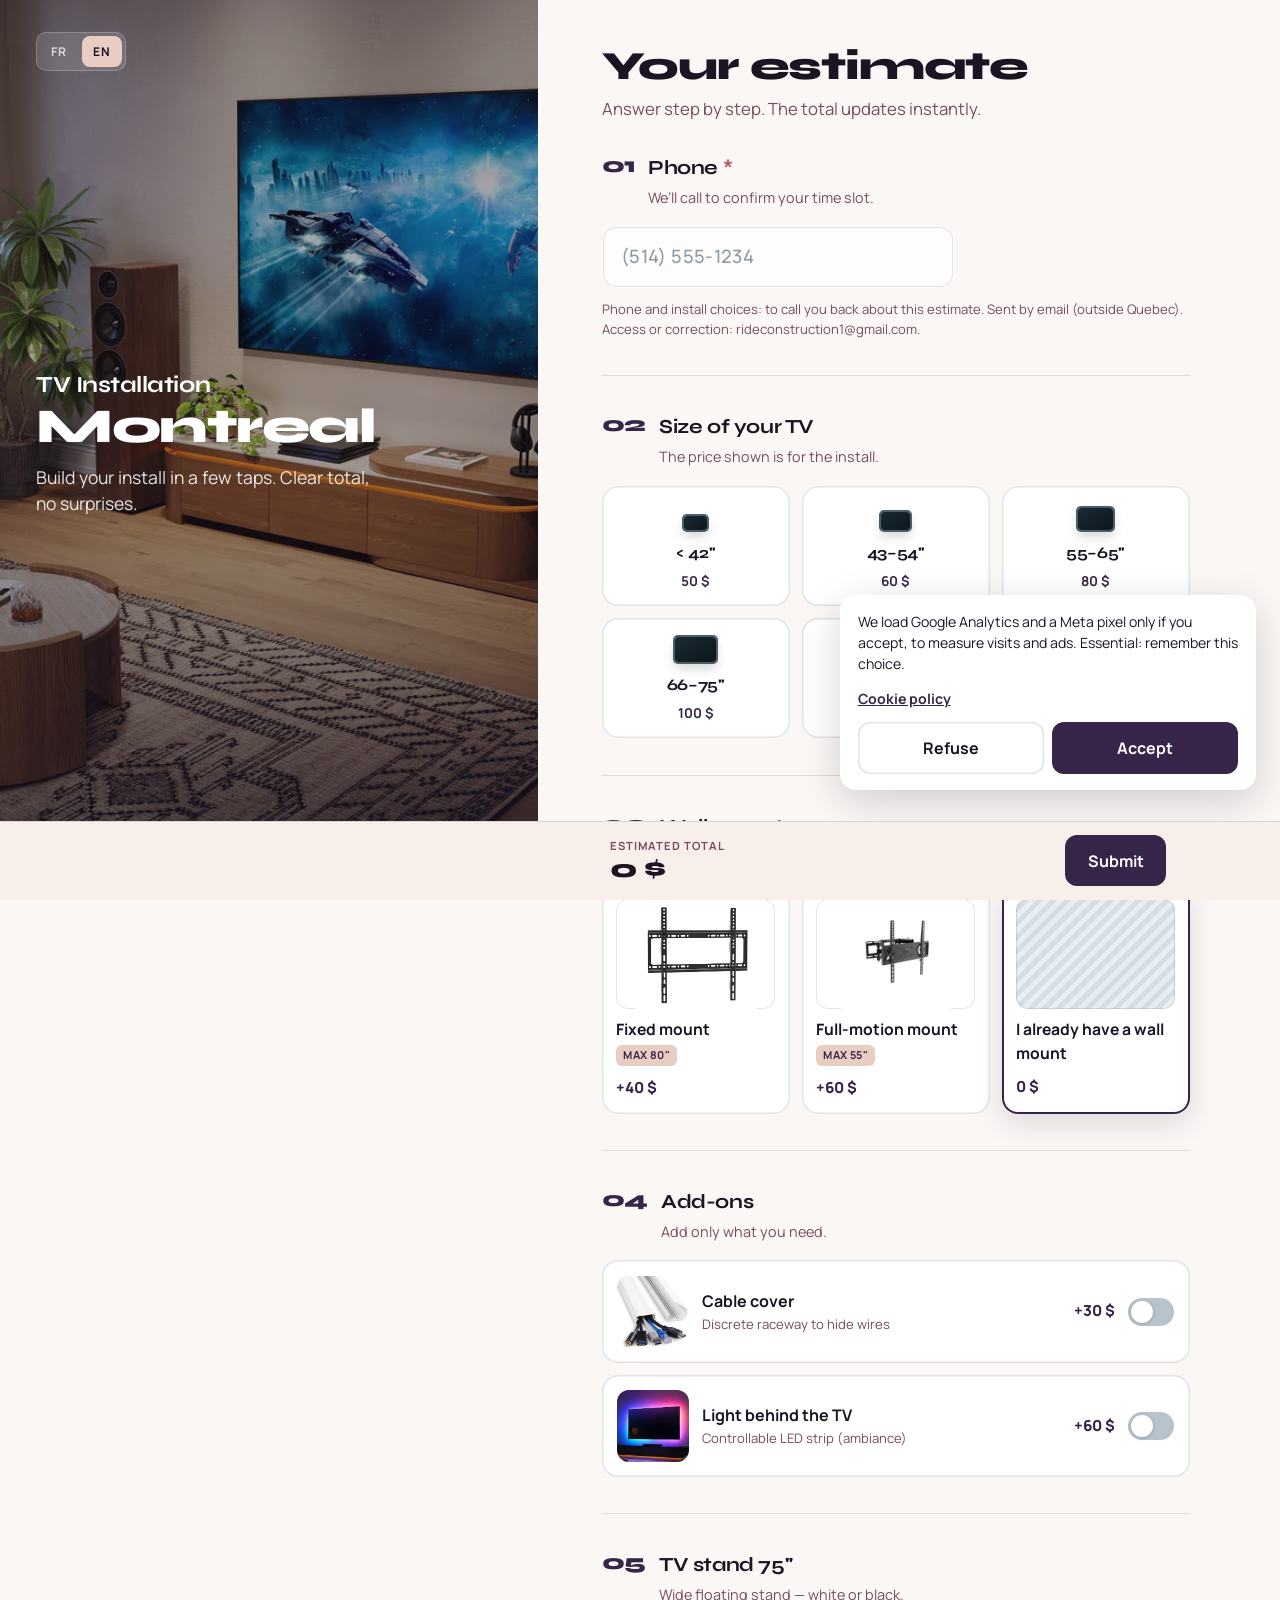
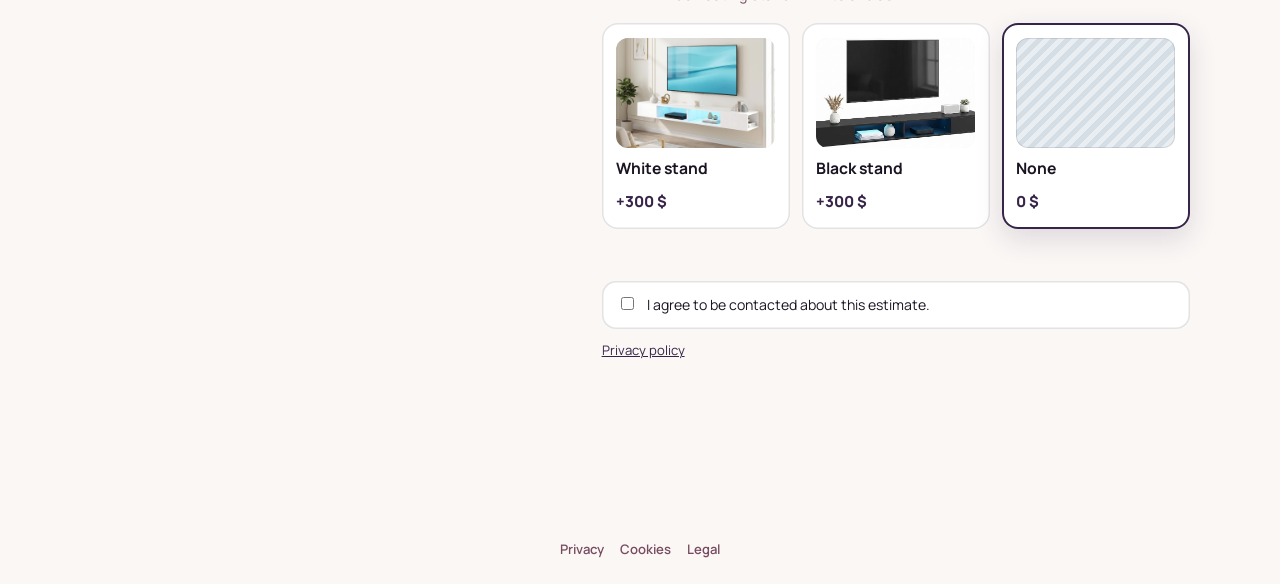
==== commit a132609b: "Add GA4 behind Law 25 consent and persist language choice. Co-authored-by: Cursor <cursoragent@curso" ====
--- a/index.html
+++ b/index.html
@@ -9,6 +9,7 @@
   <link href="https://fonts.googleapis.com/css2?family=Manrope:wght@400;500;600;700;800&family=Syne:wght@600;700;800&display=swap" rel="stylesheet" />
   <link rel="stylesheet" href="styles.css" />
   <link rel="stylesheet" href="legal.css" />
+  <script src="lang.js"></script>
 </head>
 <body>
   <div class="shell">
@@ -264,7 +265,7 @@
   </footer>
 
   <div class="consent-bar consent-bar--above-dock" id="consent-bar" hidden role="dialog" aria-labelledby="consent-title">
-    <p id="consent-title" data-i18n="cookieBanner">On charge un pixel Meta seulement si vous acceptez, pour mesurer les pubs. Essentiel : mémoriser ce choix.</p>
+    <p id="consent-title" data-i18n="cookieBanner">On charge Google Analytics et un pixel Meta seulement si vous acceptez, pour mesurer les visites et les pubs. Essentiel : mémoriser ce choix.</p>
     <p class="consent-bar__more"><a href="cookies.html" data-i18n="cookieMore">Politique de témoins</a></p>
     <div class="consent-bar__actions">
       <button type="button" class="btn btn-ghost" data-consent="refuse" data-i18n="cookieRefuse">Refuser</button>
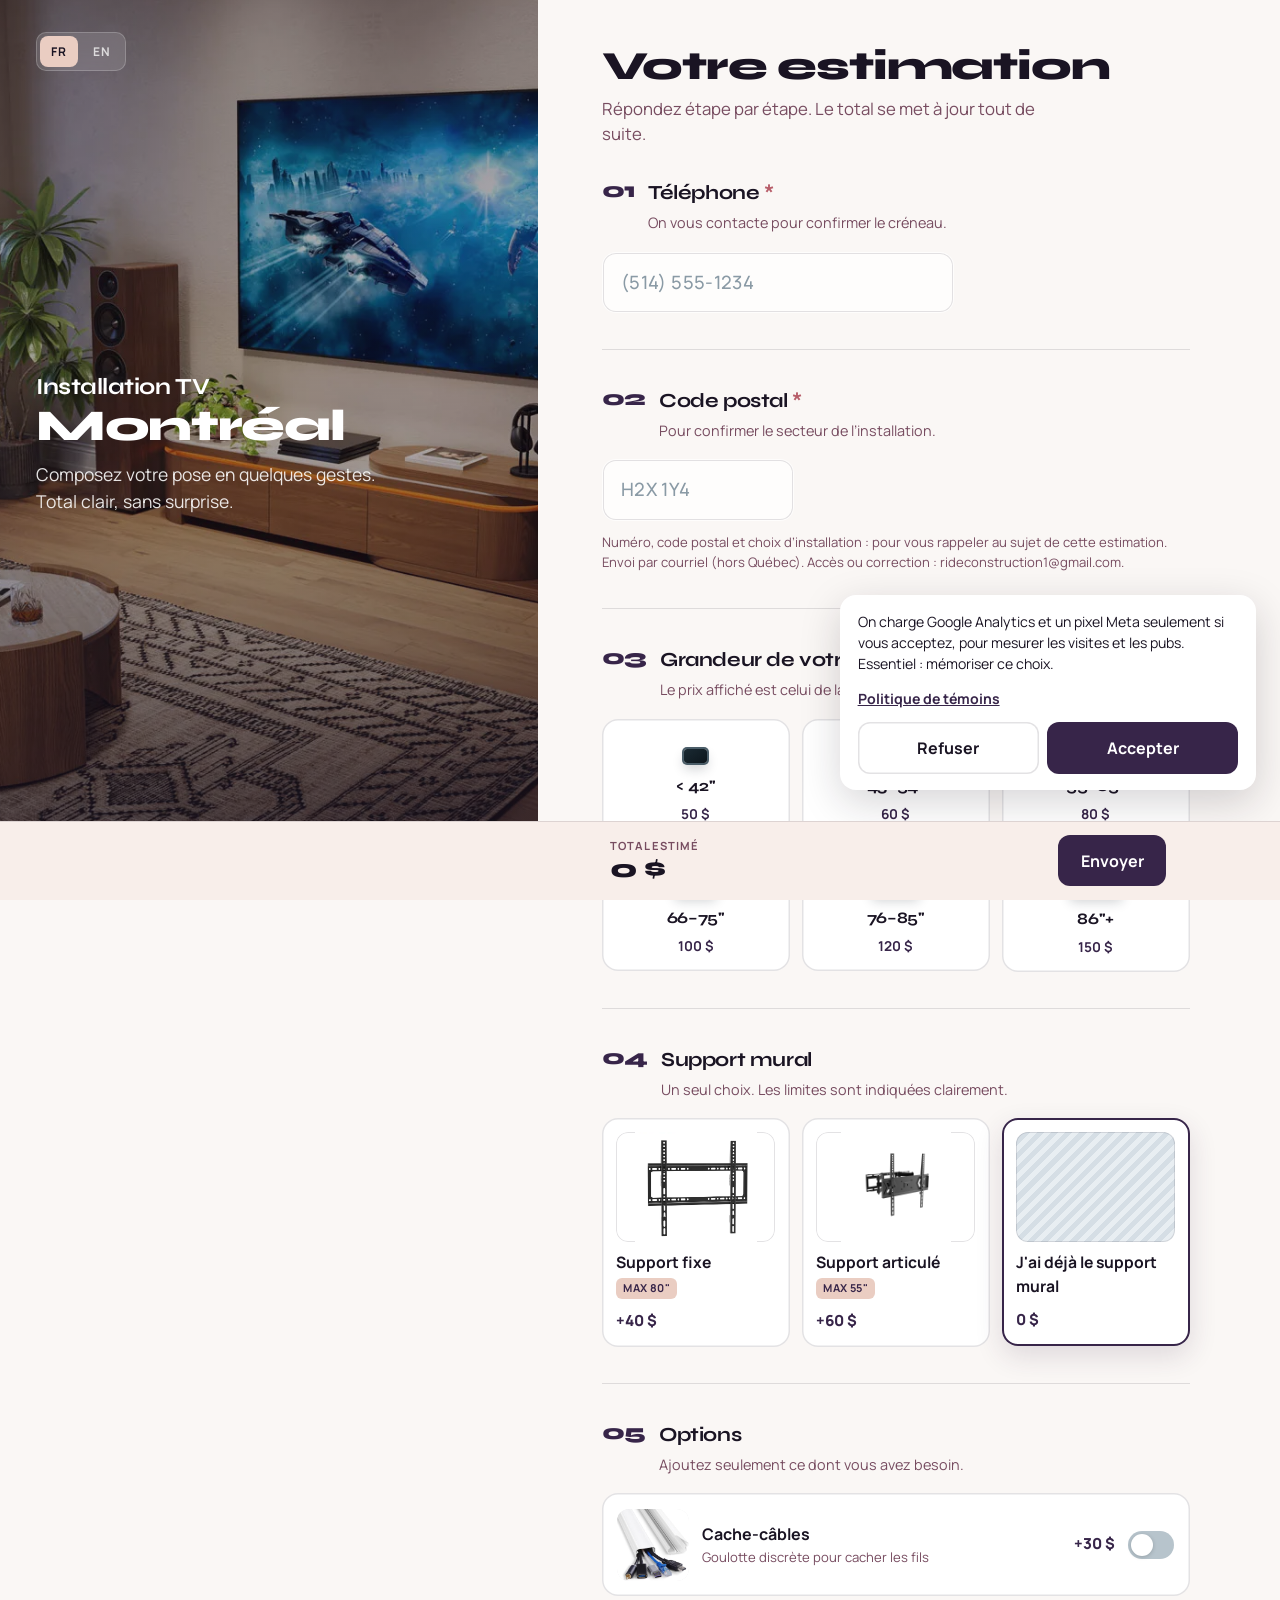
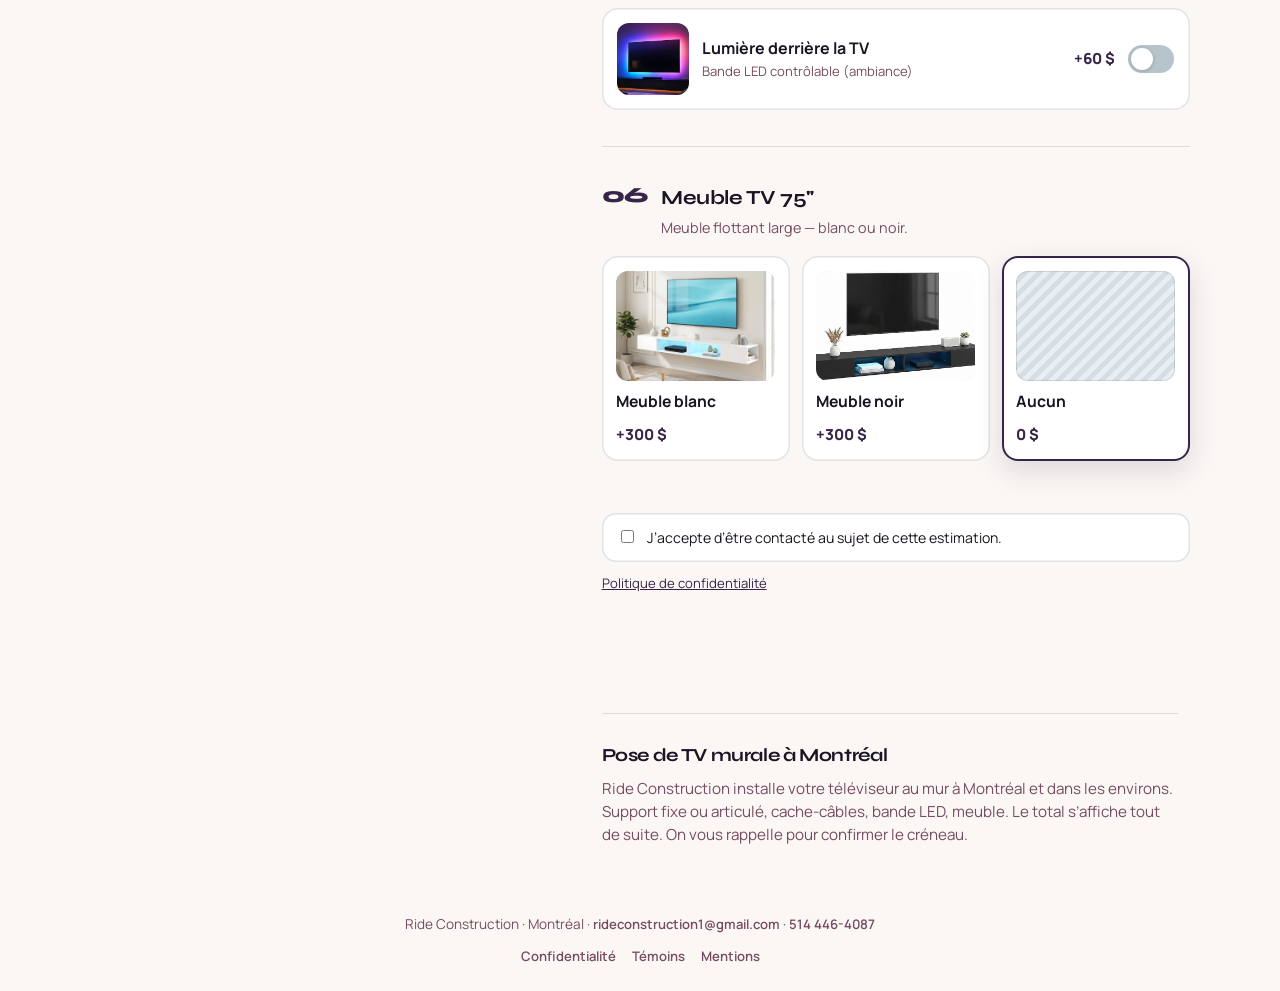
==== commit 8261408c: "Add a required Canadian postal code field to the estimate form. Collect, validate, and send the post" ====
--- a/index.html
+++ b/index.html
@@ -3,12 +3,89 @@
 <head>
   <meta charset="UTF-8" />
   <meta name="viewport" content="width=device-width, initial-scale=1" />
-  <title>Installation TV Montréal</title>
+  <title>Installation TV Montréal | Pose murale dès 50 $</title>
+  <meta name="description" content="Pose de TV au mur à Montréal dès 50 $. Support, cache-câbles, LED et meuble. Le prix s’affiche tout de suite. On vous rappelle pour confirmer." />
+  <meta http-equiv="content-language" content="fr-CA" />
+  <link rel="canonical" href="https://tv.rideconstruction.com/" />
+  <link rel="alternate" hreflang="fr-CA" href="https://tv.rideconstruction.com/" />
+  <link rel="alternate" hreflang="en-CA" href="https://tv.rideconstruction.com/en" />
+  <link rel="alternate" hreflang="x-default" href="https://tv.rideconstruction.com/" />
+  <meta property="og:type" content="website" />
+  <meta property="og:url" content="https://tv.rideconstruction.com/" />
+  <meta property="og:title" content="Installation TV Montréal | Pose murale dès 50 $" />
+  <meta property="og:description" content="Pose de TV au mur à Montréal dès 50 $. Support, cache-câbles, LED et meuble. Le prix s’affiche tout de suite." />
+  <meta property="og:image" content="https://tv.rideconstruction.com/images/og.jpg" />
+  <meta property="og:image:width" content="1200" />
+  <meta property="og:image:height" content="630" />
+  <meta property="og:image:alt" content="Salon avec télévision murale" />
+  <meta property="og:locale" content="fr_CA" />
+  <meta property="og:locale:alternate" content="en_CA" />
+  <meta name="twitter:card" content="summary_large_image" />
+  <meta name="twitter:title" content="Installation TV Montréal | Pose murale dès 50 $" />
+  <meta name="twitter:description" content="Pose de TV au mur à Montréal dès 50 $. Support, cache-câbles, LED et meuble. Le prix s’affiche tout de suite." />
+  <meta name="twitter:image" content="https://tv.rideconstruction.com/images/og.jpg" />
+  <link rel="icon" href="images/favicon.svg" type="image/svg+xml" />
+  <link rel="icon" href="favicon.ico" sizes="32x32" />
+  <link rel="apple-touch-icon" href="images/apple-touch-icon.png" />
   <link rel="preconnect" href="https://fonts.googleapis.com" />
   <link rel="preconnect" href="https://fonts.gstatic.com" crossorigin />
   <link href="https://fonts.googleapis.com/css2?family=Manrope:wght@400;500;600;700;800&family=Syne:wght@600;700;800&display=swap" rel="stylesheet" />
   <link rel="stylesheet" href="styles.css" />
   <link rel="stylesheet" href="legal.css" />
+  <script type="application/ld+json">
+  {
+    "@context": "https://schema.org",
+    "@graph": [
+      {
+        "@type": "WebPage",
+        "@id": "https://tv.rideconstruction.com/#page",
+        "url": "https://tv.rideconstruction.com/",
+        "name": "Installation TV Montréal | Pose murale dès 50 $",
+        "inLanguage": "fr-CA",
+        "isPartOf": { "@id": "https://tv.rideconstruction.com/#website" },
+        "about": { "@id": "https://tv.rideconstruction.com/#service" }
+      },
+      {
+        "@type": "WebSite",
+        "@id": "https://tv.rideconstruction.com/#website",
+        "url": "https://tv.rideconstruction.com/",
+        "name": "Installation TV Montréal",
+        "inLanguage": "fr-CA",
+        "publisher": { "@id": "https://tv.rideconstruction.com/#business" }
+      },
+      {
+        "@type": "LocalBusiness",
+        "@id": "https://tv.rideconstruction.com/#business",
+        "name": "Ride Construction",
+        "url": "https://tv.rideconstruction.com/",
+        "email": "rideconstruction1@gmail.com",
+        "telephone": "+1-514-446-4087",
+        "areaServed": { "@type": "City", "name": "Montréal" },
+        "address": {
+          "@type": "PostalAddress",
+          "addressLocality": "Montréal",
+          "addressRegion": "QC",
+          "addressCountry": "CA"
+        }
+      },
+      {
+        "@type": "Service",
+        "@id": "https://tv.rideconstruction.com/#service",
+        "name": "Installation TV murale à Montréal",
+        "serviceType": "Pose de téléviseur au mur",
+        "provider": { "@id": "https://tv.rideconstruction.com/#business" },
+        "areaServed": { "@type": "City", "name": "Montréal" },
+        "offers": {
+          "@type": "AggregateOffer",
+          "priceCurrency": "CAD",
+          "lowPrice": "50",
+          "highPrice": "150",
+          "offerCount": "6"
+        }
+      }
+    ]
+  }
+  </script>
   <script src="lang.js"></script>
 </head>
 <body>
@@ -18,14 +95,16 @@
       <div class="brand__media" role="img" aria-label="Salon avec télévision murale"></div>
       <div class="brand__overlay">
         <div class="brand__top">
-          <div class="lang-toggle" role="group" aria-label="Language">
-            <button type="button" class="lang-btn is-active" data-lang="fr" aria-pressed="true">FR</button>
-            <button type="button" class="lang-btn" data-lang="en" aria-pressed="false">EN</button>
-          </div>
+          <nav class="lang-toggle" aria-label="Langue">
+            <a class="lang-btn is-active" href="/" hreflang="fr" lang="fr" data-lang="fr" aria-current="page">FR</a>
+            <a class="lang-btn" href="/en" hreflang="en" lang="en" data-lang="en">EN</a>
+          </nav>
         </div>
         <div class="brand__copy">
-          <p class="brand__name" data-i18n="brandName">Installation TV</p>
-          <h1 data-i18n="title">Montréal</h1>
+          <h1 class="brand__heading">
+            <span class="brand__name" data-i18n="brandName">Installation TV</span>
+            <span class="brand__city" data-i18n="title">Montréal</span>
+          </h1>
           <p class="brand__tagline" data-i18n="tagline">Composez votre pose en quelques gestes. Total clair, sans surprise.</p>
         </div>
         <div class="brand__quote" aria-hidden="true">
@@ -64,13 +143,39 @@
             inputmode="tel"
           />
           <p class="field-error" id="phone-error" hidden data-i18n="phoneError">Veuillez entrer un numéro de téléphone.</p>
-          <p class="privacy-note" data-i18n="collectNotice">Numéro et choix d’installation : pour vous rappeler au sujet de cette estimation. Envoi par courriel (hors Québec). Accès ou correction : rideconstruction1@gmail.com.</p>
-        </section>
-
-        <!-- 2. Size -->
+        </section>
+
+        <!-- 2. Postal code -->
+        <section class="step" aria-labelledby="postal-label">
+          <div class="step__meta">
+            <span class="step__num" aria-hidden="true">02</span>
+            <div>
+              <h3 id="postal-label" class="step__title">
+                <span data-i18n="postalLabel">Code postal</span> <span class="req">*</span>
+              </h3>
+              <p class="step__hint" data-i18n="postalHint">Pour confirmer le secteur de l’installation.</p>
+            </div>
+          </div>
+          <label class="sr-only" for="postal" data-i18n="postalLabel">Code postal</label>
+          <input
+            type="text"
+            id="postal"
+            name="postal"
+            required
+            autocomplete="postal-code"
+            placeholder="H2X 1Y4"
+            inputmode="text"
+            maxlength="7"
+            spellcheck="false"
+          />
+          <p class="field-error" id="postal-error" hidden data-i18n="postalError">Veuillez entrer un code postal canadien (ex. H2X 1Y4).</p>
+          <p class="privacy-note" data-i18n="collectNotice">Numéro, code postal et choix d’installation : pour vous rappeler au sujet de cette estimation. Envoi par courriel (hors Québec). Accès ou correction : rideconstruction1@gmail.com.</p>
+        </section>
+
+        <!-- 3. Size -->
         <section class="step" aria-labelledby="size-label">
           <div class="step__meta">
-            <span class="step__num" aria-hidden="true">02</span>
+            <span class="step__num" aria-hidden="true">03</span>
             <div>
               <h3 id="size-label" class="step__title" data-i18n="sizeLabel">Grandeur de votre TV</h3>
               <p class="step__hint" data-i18n="sizeHint">Le prix affiché est celui de la pose.</p>
@@ -129,10 +234,10 @@
           <p class="field-error" id="size-error" hidden data-i18n="sizeError">Veuillez choisir la taille de votre TV.</p>
         </section>
 
-        <!-- 3. Mount -->
+        <!-- 4. Mount -->
         <section class="step" aria-labelledby="mount-label">
           <div class="step__meta">
-            <span class="step__num" aria-hidden="true">03</span>
+            <span class="step__num" aria-hidden="true">04</span>
             <div>
               <h3 id="mount-label" class="step__title" data-i18n="mountLabel">Support mural</h3>
               <p class="step__hint" data-i18n="mountHint">Un seul choix. Les limites sont indiquées clairement.</p>
@@ -142,7 +247,7 @@
             <label class="option-tile">
               <input type="radio" name="mount" value="fixed" data-price="40" data-max-tv="80" />
               <span class="option-tile__face">
-                <img class="option-tile__art" src="images/support-fixe.png" alt="" width="220" height="220" />
+                <img class="option-tile__art" src="images/support-fixe.png" alt="Support mural fixe pour téléviseur" width="220" height="220" loading="lazy" decoding="async" data-i18n-alt="altFixed" />
                 <span class="option-tile__title" data-i18n="mountFixed">Support fixe</span>
                 <span class="option-tile__badge" data-i18n="mountFixedMax">Max 80"</span>
                 <span class="option-tile__price">+40 $</span>
@@ -151,7 +256,7 @@
             <label class="option-tile">
               <input type="radio" name="mount" value="mobile" data-price="60" data-max-tv="55" />
               <span class="option-tile__face">
-                <img class="option-tile__art" src="images/support-articule.png" alt="" width="220" height="220" />
+                <img class="option-tile__art" src="images/support-articule.png" alt="Support mural articulé pour téléviseur" width="220" height="220" loading="lazy" decoding="async" data-i18n-alt="altMobile" />
                 <span class="option-tile__title" data-i18n="mountMobile">Support articulé</span>
                 <span class="option-tile__badge" data-i18n="mountMobileMax">Max 55"</span>
                 <span class="option-tile__price">+60 $</span>
@@ -168,10 +273,10 @@
           </div>
         </section>
 
-        <!-- 4. Extras -->
+        <!-- 5. Extras -->
         <section class="step" aria-labelledby="extras-label">
           <div class="step__meta">
-            <span class="step__num" aria-hidden="true">04</span>
+            <span class="step__num" aria-hidden="true">05</span>
             <div>
               <h3 id="extras-label" class="step__title" data-i18n="extrasLabel">Options</h3>
               <p class="step__hint" data-i18n="extrasHint">Ajoutez seulement ce dont vous avez besoin.</p>
@@ -181,7 +286,7 @@
             <label class="extra">
               <input type="checkbox" name="cable" value="cable" data-price="30" />
               <span class="extra__face">
-                <img class="extra__art" src="images/cache-cables.png" alt="" width="160" height="160" />
+                <img class="extra__art" src="images/cache-cables.png" alt="Goulotte cache-câbles pour fils de télévision" width="160" height="160" loading="lazy" decoding="async" data-i18n-alt="altCable" />
                 <span class="extra__copy">
                   <span class="extra__title" data-i18n="cableLabel">Cache-câbles</span>
                   <span class="extra__desc" data-i18n="cableDesc">Goulotte discrète pour cacher les fils</span>
@@ -193,7 +298,7 @@
             <label class="extra">
               <input type="checkbox" name="led" value="led" data-price="60" />
               <span class="extra__face">
-                <img class="extra__art extra__art--cover" src="images/backlight.png" alt="" width="160" height="160" />
+                <img class="extra__art extra__art--cover" src="images/backlight.png" alt="Bande LED derrière un téléviseur mural" width="160" height="160" loading="lazy" decoding="async" data-i18n-alt="altLed" />
                 <span class="extra__copy">
                   <span class="extra__title" data-i18n="ledLabel">Lumière derrière la TV</span>
                   <span class="extra__desc" data-i18n="ledDesc">Bande LED contrôlable (ambiance)</span>
@@ -205,10 +310,10 @@
           </div>
         </section>
 
-        <!-- 5. Stand -->
+        <!-- 6. Stand -->
         <section class="step" aria-labelledby="stand-label">
           <div class="step__meta">
-            <span class="step__num" aria-hidden="true">05</span>
+            <span class="step__num" aria-hidden="true">06</span>
             <div>
               <h3 id="stand-label" class="step__title" data-i18n="standLabel">Meuble TV 75"</h3>
               <p class="step__hint" data-i18n="standHint">Meuble flottant large — blanc ou noir.</p>
@@ -218,7 +323,7 @@
             <label class="option-tile">
               <input type="radio" name="stand" value="white" data-price="300" />
               <span class="option-tile__face">
-                <img class="option-tile__art option-tile__art--cover" src="images/meuble-blanc.png" alt="" width="480" height="320" />
+                <img class="option-tile__art option-tile__art--cover" src="images/meuble-blanc.png" alt="Meuble TV flottant blanc 75 pouces" width="480" height="320" loading="lazy" decoding="async" data-i18n-alt="altStandWhite" />
                 <span class="option-tile__title" data-i18n="standWhite">Meuble blanc</span>
                 <span class="option-tile__price">+300 $</span>
               </span>
@@ -226,7 +331,7 @@
             <label class="option-tile">
               <input type="radio" name="stand" value="black" data-price="300" />
               <span class="option-tile__face">
-                <img class="option-tile__art option-tile__art--cover" src="images/meuble-noir.png" alt="" width="480" height="320" />
+                <img class="option-tile__art option-tile__art--cover" src="images/meuble-noir.png" alt="Meuble TV flottant noir 75 pouces" width="480" height="320" loading="lazy" decoding="async" data-i18n-alt="altStandBlack" />
                 <span class="option-tile__title" data-i18n="standBlack">Meuble noir</span>
                 <span class="option-tile__price">+300 $</span>
               </span>
@@ -253,10 +358,15 @@
 
         <div class="sticky-spacer" aria-hidden="true"></div>
       </form>
+      <section class="seo-note" aria-labelledby="seo-heading">
+        <h2 id="seo-heading" data-i18n="seoHeading">Pose de TV murale à Montréal</h2>
+        <p data-i18n="seoBody">Ride Construction installe votre téléviseur au mur à Montréal et dans les environs. Support fixe ou articulé, cache-câbles, bande LED, meuble. Le total s’affiche tout de suite. On vous rappelle pour confirmer le créneau.</p>
+      </section>
     </main>
   </div>
 
   <footer class="site-footer">
+    <p class="site-footer__nap">Ride Construction · Montréal · <a href="mailto:rideconstruction1@gmail.com">rideconstruction1@gmail.com</a> · <a href="tel:+15144464087">514 446-4087</a></p>
     <nav aria-label="Pages légales">
       <a href="confidentialite.html" data-i18n="navPrivacy">Confidentialité</a>
       <a href="cookies.html" data-i18n="navCookies">Témoins</a>
--- a/styles.css
+++ b/styles.css
@@ -104,7 +104,12 @@
   padding: 1.25rem 1.25rem 1.75rem;
 }
 
+.brand__heading {
+  margin: 0 0 0.75rem;
+}
+
 .brand__name {
+  display: block;
   margin: 0 0 0.15rem;
   font-family: var(--display);
   font-weight: 700;
@@ -113,8 +118,8 @@
   line-height: 1.15;
 }
 
-.brand__copy h1 {
-  margin: 0 0 0.75rem;
+.brand__city {
+  display: block;
   font-family: var(--display);
   font-weight: 800;
   font-size: clamp(2rem, 8vw, 2.75rem);
@@ -156,6 +161,7 @@
 
 .lang-btn {
   appearance: none;
+  display: inline-block;
   border: 0;
   background: transparent;
   color: rgba(255, 255, 255, 0.75);
@@ -166,6 +172,7 @@
   padding: 0.4rem 0.7rem;
   border-radius: 8px;
   cursor: pointer;
+  text-decoration: none;
 }
 
 .lang-btn.is-active {
@@ -207,6 +214,27 @@
   max-width: 28rem;
 }
 
+.seo-note {
+  margin: 0.5rem 0 0;
+  padding-top: 1.75rem;
+  border-top: 1px solid var(--line);
+  max-width: 36rem;
+}
+
+.seo-note h2 {
+  margin: 0 0 0.5rem;
+  font-family: var(--display);
+  font-weight: 700;
+  font-size: 1.15rem;
+  letter-spacing: -0.02em;
+}
+
+.seo-note p {
+  margin: 0;
+  color: var(--ink-soft);
+  font-size: 0.95rem;
+}
+
 /* Steps — open layout, no white Google cards */
 .step {
   padding: 0 0 2.25rem;
@@ -254,8 +282,9 @@
   color: var(--dusty-mauve);
 }
 
-/* Phone */
-input[type="tel"] {
+/* Phone / postal */
+input[type="tel"],
+input[name="postal"] {
   width: 100%;
   max-width: 22rem;
   padding: 1rem 1.15rem;
@@ -271,18 +300,27 @@
   transition: box-shadow 0.2s, background 0.2s, transform 0.15s;
 }
 
-input[type="tel"]::placeholder {
+input[name="postal"] {
+  text-transform: uppercase;
+  max-width: 12rem;
+}
+
+input[type="tel"]::placeholder,
+input[name="postal"]::placeholder {
   color: #8a9aa5;
   font-weight: 500;
-}
-
-input[type="tel"]:focus {
+  text-transform: none;
+}
+
+input[type="tel"]:focus,
+input[name="postal"]:focus {
   outline: none;
   background: #fff;
   box-shadow: 0 0 0 3px var(--teal-soft), inset 0 0 0 1.5px var(--teal);
 }
 
-input[type="tel"].is-invalid {
+input[type="tel"].is-invalid,
+input[name="postal"].is-invalid {
   box-shadow: 0 0 0 3px #e8e8e8, inset 0 0 0 1.5px var(--error);
 }
 
--- a/legal.css
+++ b/legal.css
@@ -18,8 +18,13 @@
   text-decoration: none;
 }
 
-.legal-top a:hover {
-  color: var(--dusty-mauve);
+.legal-body .lang-btn {
+  color: var(--ink-soft);
+}
+
+.legal-body .lang-btn.is-active {
+  background: var(--midnight-violet);
+  color: #fff;
 }
 
 .legal-wrap {
@@ -75,6 +80,12 @@
   flex-wrap: wrap;
   justify-content: center;
   gap: 0.35rem 1rem;
+}
+
+.site-footer__nap {
+  margin: 0 0 0.75rem;
+  font-size: 0.85rem;
+  color: var(--ink-soft);
 }
 
 .site-footer a {
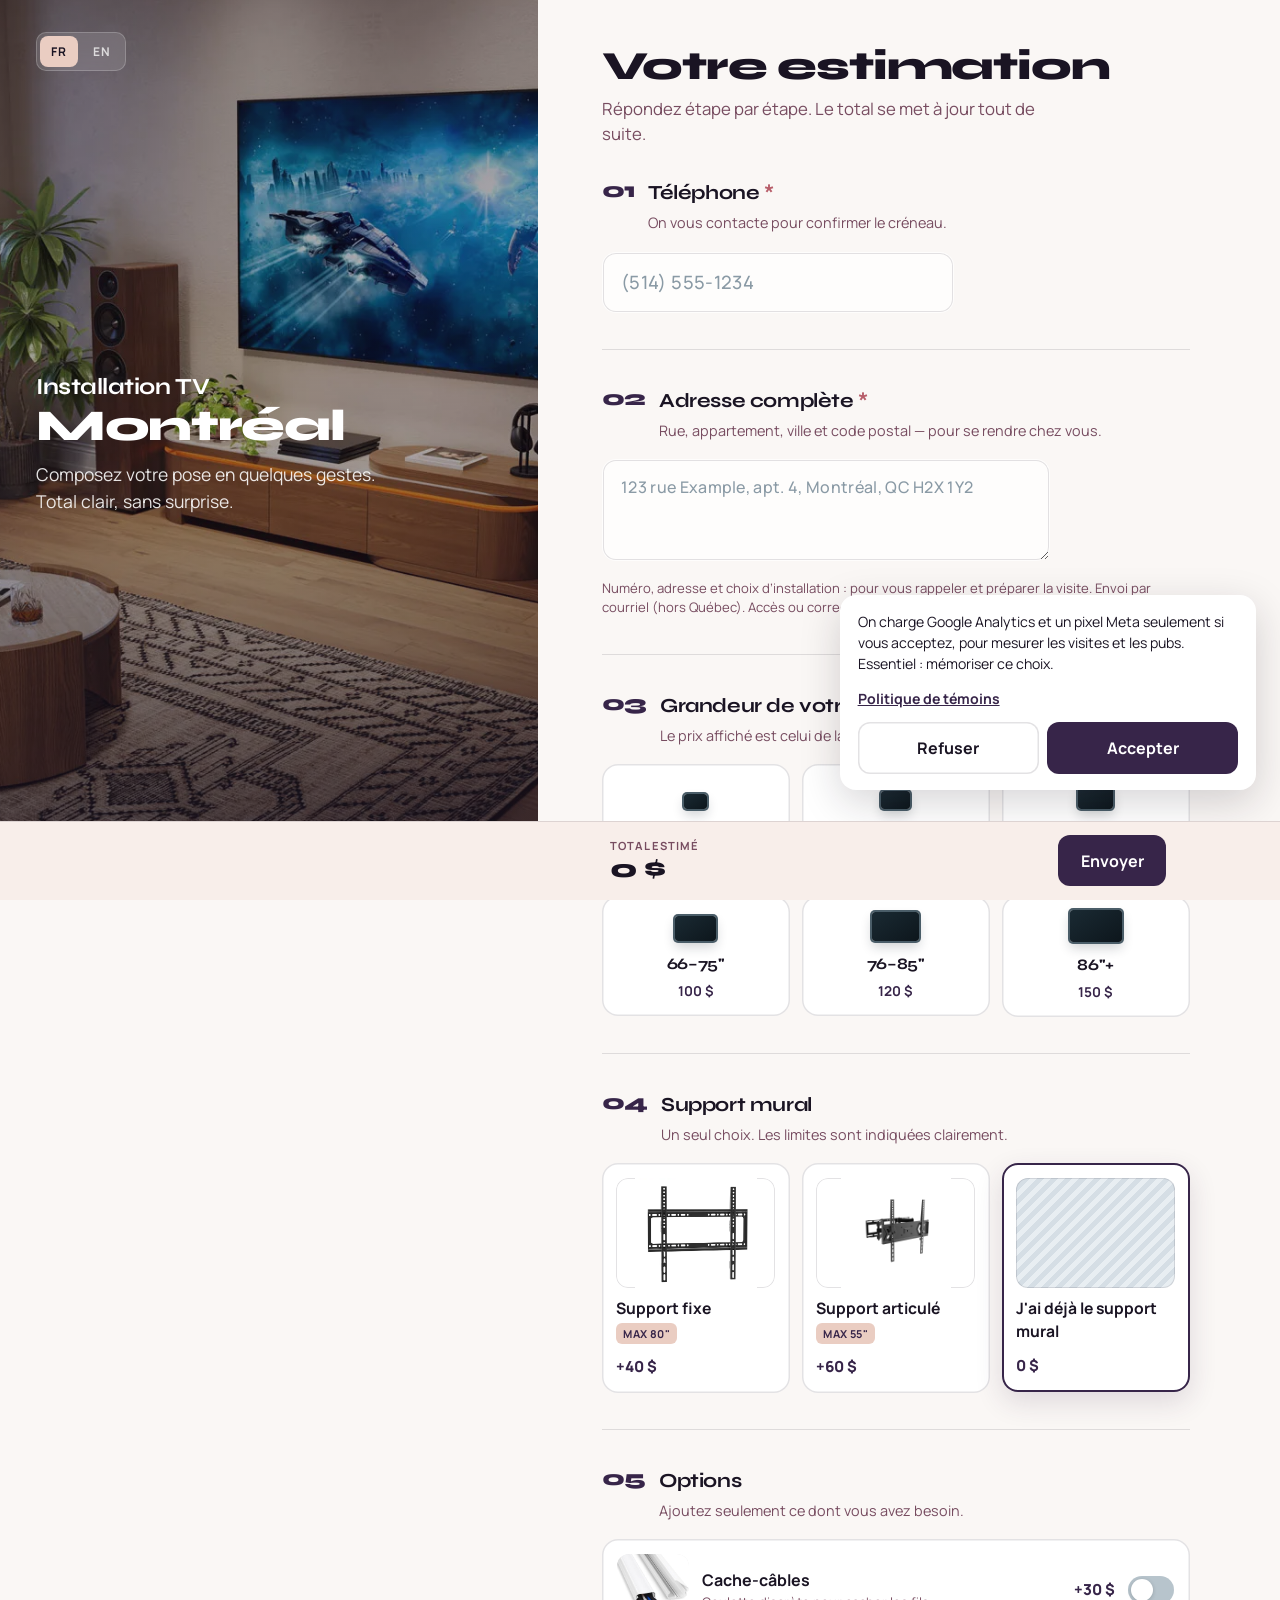
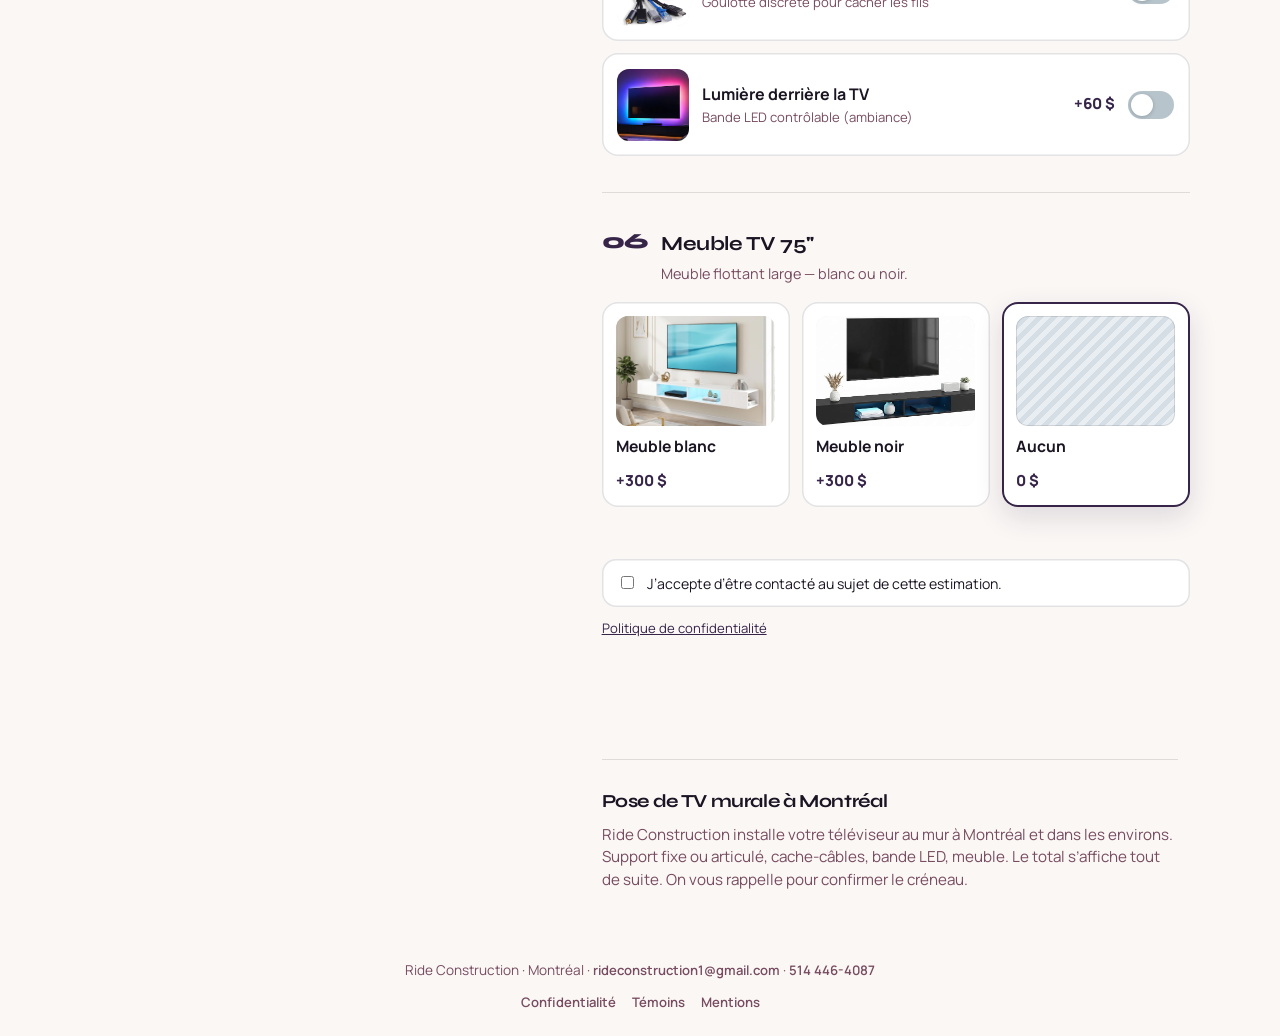
==== commit ad458855: "Replace postal code with a required full install address. Co-authored-by: Cursor <cursoragent@cursor" ====
--- a/index.html
+++ b/index.html
@@ -145,31 +145,29 @@
           <p class="field-error" id="phone-error" hidden data-i18n="phoneError">Veuillez entrer un numéro de téléphone.</p>
         </section>
 
-        <!-- 2. Postal code -->
-        <section class="step" aria-labelledby="postal-label">
+        <!-- 2. Address -->
+        <section class="step" aria-labelledby="address-label">
           <div class="step__meta">
             <span class="step__num" aria-hidden="true">02</span>
             <div>
-              <h3 id="postal-label" class="step__title">
-                <span data-i18n="postalLabel">Code postal</span> <span class="req">*</span>
+              <h3 id="address-label" class="step__title">
+                <span data-i18n="addressLabel">Adresse complète</span> <span class="req">*</span>
               </h3>
-              <p class="step__hint" data-i18n="postalHint">Pour confirmer le secteur de l’installation.</p>
-            </div>
-          </div>
-          <label class="sr-only" for="postal" data-i18n="postalLabel">Code postal</label>
-          <input
-            type="text"
-            id="postal"
-            name="postal"
+              <p class="step__hint" data-i18n="addressHint">Rue, appartement, ville et code postal — pour se rendre chez vous.</p>
+            </div>
+          </div>
+          <label class="sr-only" for="address" data-i18n="addressLabel">Adresse complète</label>
+          <textarea
+            id="address"
+            name="address"
             required
-            autocomplete="postal-code"
-            placeholder="H2X 1Y4"
-            inputmode="text"
-            maxlength="7"
-            spellcheck="false"
-          />
-          <p class="field-error" id="postal-error" hidden data-i18n="postalError">Veuillez entrer un code postal canadien (ex. H2X 1Y4).</p>
-          <p class="privacy-note" data-i18n="collectNotice">Numéro, code postal et choix d’installation : pour vous rappeler au sujet de cette estimation. Envoi par courriel (hors Québec). Accès ou correction : rideconstruction1@gmail.com.</p>
+            autocomplete="street-address"
+            rows="3"
+            placeholder="123 rue Example, apt. 4, Montréal, QC H2X 1Y2"
+            data-i18n-placeholder="addressPlaceholder"
+          ></textarea>
+          <p class="field-error" id="address-error" hidden data-i18n="addressError">Veuillez entrer votre adresse complète.</p>
+          <p class="privacy-note" data-i18n="collectNotice">Numéro, adresse et choix d’installation : pour vous rappeler et préparer la visite. Envoi par courriel (hors Québec). Accès ou correction : rideconstruction1@gmail.com.</p>
         </section>
 
         <!-- 3. Size -->
@@ -234,7 +232,7 @@
           <p class="field-error" id="size-error" hidden data-i18n="sizeError">Veuillez choisir la taille de votre TV.</p>
         </section>
 
-        <!-- 4. Mount -->
+        <!-- 3. Mount -->
         <section class="step" aria-labelledby="mount-label">
           <div class="step__meta">
             <span class="step__num" aria-hidden="true">04</span>
@@ -273,7 +271,7 @@
           </div>
         </section>
 
-        <!-- 5. Extras -->
+        <!-- 4. Extras -->
         <section class="step" aria-labelledby="extras-label">
           <div class="step__meta">
             <span class="step__num" aria-hidden="true">05</span>
@@ -310,7 +308,7 @@
           </div>
         </section>
 
-        <!-- 6. Stand -->
+        <!-- 5. Stand -->
         <section class="step" aria-labelledby="stand-label">
           <div class="step__meta">
             <span class="step__num" aria-hidden="true">06</span>
--- a/styles.css
+++ b/styles.css
@@ -282,9 +282,9 @@
   color: var(--dusty-mauve);
 }
 
-/* Phone / postal */
+/* Phone / address */
 input[type="tel"],
-input[name="postal"] {
+textarea {
   width: 100%;
   max-width: 22rem;
   padding: 1rem 1.15rem;
@@ -300,27 +300,29 @@
   transition: box-shadow 0.2s, background 0.2s, transform 0.15s;
 }
 
-input[name="postal"] {
-  text-transform: uppercase;
-  max-width: 12rem;
+textarea {
+  max-width: 28rem;
+  min-height: 5.5rem;
+  resize: vertical;
+  line-height: 1.4;
+  font-size: 1rem;
 }
 
 input[type="tel"]::placeholder,
-input[name="postal"]::placeholder {
+textarea::placeholder {
   color: #8a9aa5;
   font-weight: 500;
-  text-transform: none;
 }
 
 input[type="tel"]:focus,
-input[name="postal"]:focus {
+textarea:focus {
   outline: none;
   background: #fff;
   box-shadow: 0 0 0 3px var(--teal-soft), inset 0 0 0 1.5px var(--teal);
 }
 
 input[type="tel"].is-invalid,
-input[name="postal"].is-invalid {
+textarea.is-invalid {
   box-shadow: 0 0 0 3px #e8e8e8, inset 0 0 0 1.5px var(--error);
 }
 
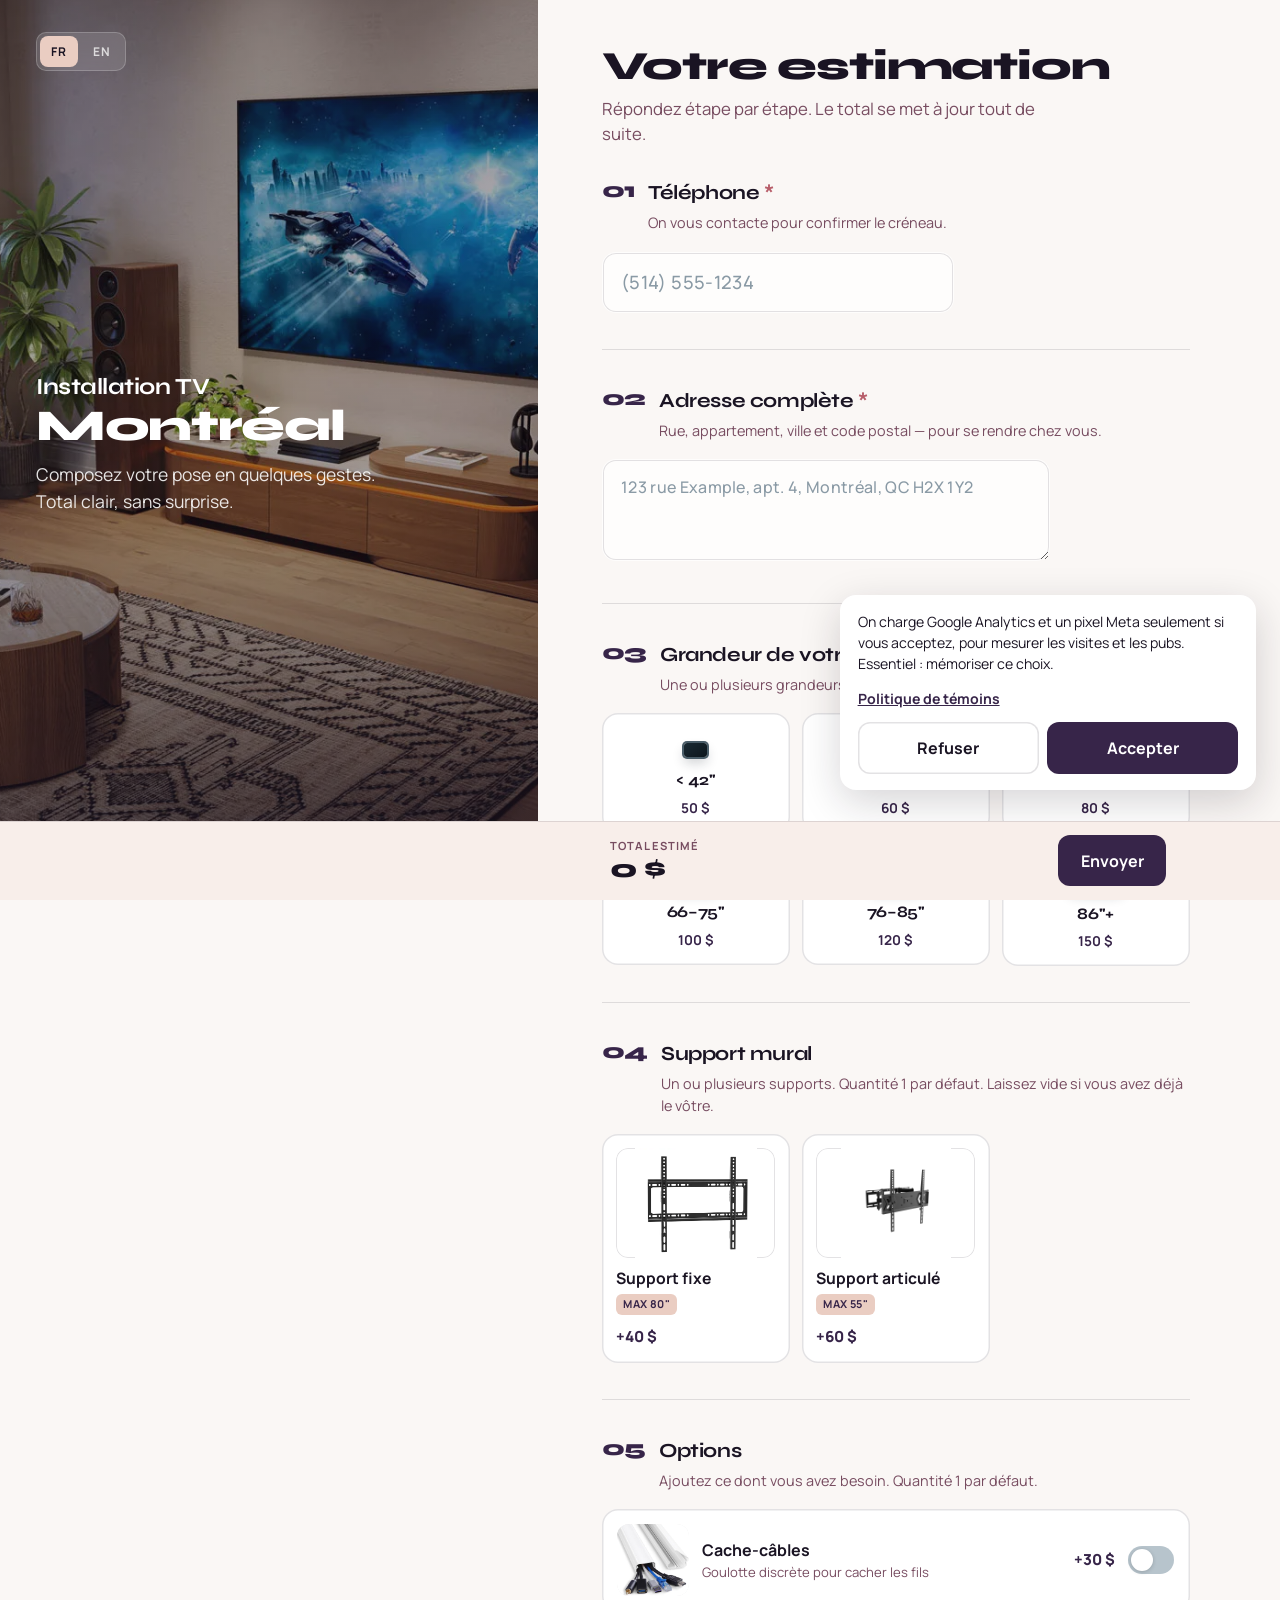
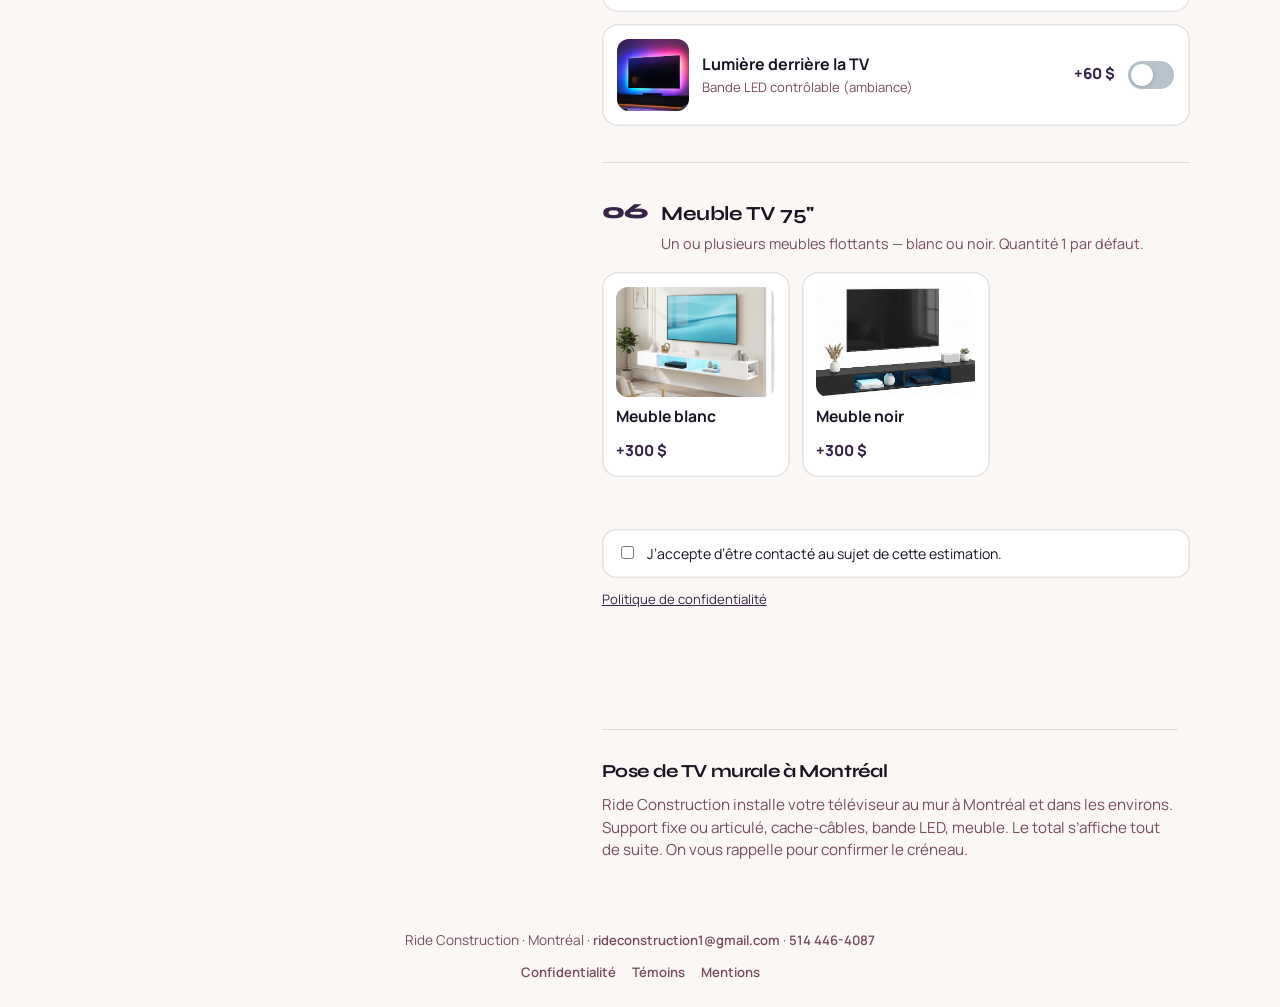
==== commit 706aa921: "Allow multi-select with per-item quantities across the form. Supports, add-ons and stands match TV s" ====
--- a/index.html
+++ b/index.html
@@ -167,7 +167,6 @@
             data-i18n-placeholder="addressPlaceholder"
           ></textarea>
           <p class="field-error" id="address-error" hidden data-i18n="addressError">Veuillez entrer votre adresse complète.</p>
-          <p class="privacy-note" data-i18n="collectNotice">Numéro, adresse et choix d’installation : pour vous rappeler et préparer la visite. Envoi par courriel (hors Québec). Accès ou correction : rideconstruction1@gmail.com.</p>
         </section>
 
         <!-- 3. Size -->
@@ -176,172 +175,240 @@
             <span class="step__num" aria-hidden="true">03</span>
             <div>
               <h3 id="size-label" class="step__title" data-i18n="sizeLabel">Grandeur de votre TV</h3>
-              <p class="step__hint" data-i18n="sizeHint">Le prix affiché est celui de la pose.</p>
-            </div>
-          </div>
-          <div class="size-grid" role="radiogroup" aria-labelledby="size-label">
-            <label class="size-tile">
-              <input type="radio" name="size" value="42" data-price="50" data-max-inches="42" />
-              <span class="size-tile__face">
-                <span class="size-tile__screen" style="--scale: 0.45" aria-hidden="true"></span>
-                <span class="size-tile__range">&lt; 42"</span>
-                <span class="size-tile__price">50 $</span>
-              </span>
-            </label>
-            <label class="size-tile">
-              <input type="radio" name="size" value="43-54" data-price="60" data-max-inches="54" />
-              <span class="size-tile__face">
-                <span class="size-tile__screen" style="--scale: 0.55" aria-hidden="true"></span>
-                <span class="size-tile__range">43–54"</span>
-                <span class="size-tile__price">60 $</span>
-              </span>
-            </label>
-            <label class="size-tile">
-              <input type="radio" name="size" value="55-65" data-price="80" data-max-inches="65" />
-              <span class="size-tile__face">
-                <span class="size-tile__screen" style="--scale: 0.68" aria-hidden="true"></span>
-                <span class="size-tile__range">55–65"</span>
-                <span class="size-tile__price">80 $</span>
-              </span>
-            </label>
-            <label class="size-tile">
-              <input type="radio" name="size" value="66-75" data-price="100" data-max-inches="75" />
-              <span class="size-tile__face">
-                <span class="size-tile__screen" style="--scale: 0.78" aria-hidden="true"></span>
-                <span class="size-tile__range">66–75"</span>
-                <span class="size-tile__price">100 $</span>
-              </span>
-            </label>
-            <label class="size-tile">
-              <input type="radio" name="size" value="76-85" data-price="120" data-max-inches="85" />
-              <span class="size-tile__face">
-                <span class="size-tile__screen" style="--scale: 0.9" aria-hidden="true"></span>
-                <span class="size-tile__range">76–85"</span>
-                <span class="size-tile__price">120 $</span>
-              </span>
-            </label>
-            <label class="size-tile">
-              <input type="radio" name="size" value="86+" data-price="150" data-max-inches="100" />
-              <span class="size-tile__face">
-                <span class="size-tile__screen" style="--scale: 1" aria-hidden="true"></span>
-                <span class="size-tile__range">86"+</span>
-                <span class="size-tile__price">150 $</span>
-              </span>
-            </label>
-          </div>
-          <p class="field-error" id="size-error" hidden data-i18n="sizeError">Veuillez choisir la taille de votre TV.</p>
-        </section>
-
-        <!-- 3. Mount -->
+              <p class="step__hint" data-i18n="sizeHint">Une ou plusieurs grandeurs. Quantité 1 par défaut — le prix est celui de la pose.</p>
+            </div>
+          </div>
+          <div class="size-grid" role="group" aria-labelledby="size-label">
+            <div class="size-tile">
+              <label class="size-tile__pick">
+                <input type="checkbox" name="size" value="42" data-price="50" data-max-inches="42" />
+                <span class="size-tile__face">
+                  <span class="size-tile__screen" style="--scale: 0.45" aria-hidden="true"></span>
+                  <span class="size-tile__range">&lt; 42"</span>
+                  <span class="size-tile__price">50 $</span>
+                </span>
+              </label>
+              <div class="size-tile__qty" hidden>
+                <button type="button" class="size-tile__qty-btn" data-qty="-1" aria-label="Diminuer">−</button>
+                <input type="number" class="size-tile__qty-input" name="qty-42" value="1" min="0" max="20" inputmode="numeric" aria-label="Quantité" />
+                <button type="button" class="size-tile__qty-btn" data-qty="1" aria-label="Augmenter">+</button>
+              </div>
+            </div>
+            <div class="size-tile">
+              <label class="size-tile__pick">
+                <input type="checkbox" name="size" value="43-54" data-price="60" data-max-inches="54" />
+                <span class="size-tile__face">
+                  <span class="size-tile__screen" style="--scale: 0.55" aria-hidden="true"></span>
+                  <span class="size-tile__range">43–54"</span>
+                  <span class="size-tile__price">60 $</span>
+                </span>
+              </label>
+              <div class="size-tile__qty" hidden>
+                <button type="button" class="size-tile__qty-btn" data-qty="-1" aria-label="Diminuer">−</button>
+                <input type="number" class="size-tile__qty-input" name="qty-43-54" value="1" min="0" max="20" inputmode="numeric" aria-label="Quantité" />
+                <button type="button" class="size-tile__qty-btn" data-qty="1" aria-label="Augmenter">+</button>
+              </div>
+            </div>
+            <div class="size-tile">
+              <label class="size-tile__pick">
+                <input type="checkbox" name="size" value="55-65" data-price="80" data-max-inches="65" />
+                <span class="size-tile__face">
+                  <span class="size-tile__screen" style="--scale: 0.68" aria-hidden="true"></span>
+                  <span class="size-tile__range">55–65"</span>
+                  <span class="size-tile__price">80 $</span>
+                </span>
+              </label>
+              <div class="size-tile__qty" hidden>
+                <button type="button" class="size-tile__qty-btn" data-qty="-1" aria-label="Diminuer">−</button>
+                <input type="number" class="size-tile__qty-input" name="qty-55-65" value="1" min="0" max="20" inputmode="numeric" aria-label="Quantité" />
+                <button type="button" class="size-tile__qty-btn" data-qty="1" aria-label="Augmenter">+</button>
+              </div>
+            </div>
+            <div class="size-tile">
+              <label class="size-tile__pick">
+                <input type="checkbox" name="size" value="66-75" data-price="100" data-max-inches="75" />
+                <span class="size-tile__face">
+                  <span class="size-tile__screen" style="--scale: 0.78" aria-hidden="true"></span>
+                  <span class="size-tile__range">66–75"</span>
+                  <span class="size-tile__price">100 $</span>
+                </span>
+              </label>
+              <div class="size-tile__qty" hidden>
+                <button type="button" class="size-tile__qty-btn" data-qty="-1" aria-label="Diminuer">−</button>
+                <input type="number" class="size-tile__qty-input" name="qty-66-75" value="1" min="0" max="20" inputmode="numeric" aria-label="Quantité" />
+                <button type="button" class="size-tile__qty-btn" data-qty="1" aria-label="Augmenter">+</button>
+              </div>
+            </div>
+            <div class="size-tile">
+              <label class="size-tile__pick">
+                <input type="checkbox" name="size" value="76-85" data-price="120" data-max-inches="85" />
+                <span class="size-tile__face">
+                  <span class="size-tile__screen" style="--scale: 0.9" aria-hidden="true"></span>
+                  <span class="size-tile__range">76–85"</span>
+                  <span class="size-tile__price">120 $</span>
+                </span>
+              </label>
+              <div class="size-tile__qty" hidden>
+                <button type="button" class="size-tile__qty-btn" data-qty="-1" aria-label="Diminuer">−</button>
+                <input type="number" class="size-tile__qty-input" name="qty-76-85" value="1" min="0" max="20" inputmode="numeric" aria-label="Quantité" />
+                <button type="button" class="size-tile__qty-btn" data-qty="1" aria-label="Augmenter">+</button>
+              </div>
+            </div>
+            <div class="size-tile">
+              <label class="size-tile__pick">
+                <input type="checkbox" name="size" value="86+" data-price="150" data-max-inches="100" />
+                <span class="size-tile__face">
+                  <span class="size-tile__screen" style="--scale: 1" aria-hidden="true"></span>
+                  <span class="size-tile__range">86"+</span>
+                  <span class="size-tile__price">150 $</span>
+                </span>
+              </label>
+              <div class="size-tile__qty" hidden>
+                <button type="button" class="size-tile__qty-btn" data-qty="-1" aria-label="Diminuer">−</button>
+                <input type="number" class="size-tile__qty-input" name="qty-86+" value="1" min="0" max="20" inputmode="numeric" aria-label="Quantité" />
+                <button type="button" class="size-tile__qty-btn" data-qty="1" aria-label="Augmenter">+</button>
+              </div>
+            </div>
+          </div>
+          <p class="field-error" id="size-error" hidden data-i18n="sizeError">Choisissez au moins une taille de TV.</p>
+        </section>
+
+        <!-- 4. Mount -->
         <section class="step" aria-labelledby="mount-label">
           <div class="step__meta">
             <span class="step__num" aria-hidden="true">04</span>
             <div>
               <h3 id="mount-label" class="step__title" data-i18n="mountLabel">Support mural</h3>
-              <p class="step__hint" data-i18n="mountHint">Un seul choix. Les limites sont indiquées clairement.</p>
-            </div>
-          </div>
-          <div class="option-row" role="radiogroup" aria-labelledby="mount-label">
-            <label class="option-tile">
-              <input type="radio" name="mount" value="fixed" data-price="40" data-max-tv="80" />
-              <span class="option-tile__face">
-                <img class="option-tile__art" src="images/support-fixe.png" alt="Support mural fixe pour téléviseur" width="220" height="220" loading="lazy" decoding="async" data-i18n-alt="altFixed" />
-                <span class="option-tile__title" data-i18n="mountFixed">Support fixe</span>
-                <span class="option-tile__badge" data-i18n="mountFixedMax">Max 80"</span>
-                <span class="option-tile__price">+40 $</span>
-              </span>
-            </label>
-            <label class="option-tile">
-              <input type="radio" name="mount" value="mobile" data-price="60" data-max-tv="55" />
-              <span class="option-tile__face">
-                <img class="option-tile__art" src="images/support-articule.png" alt="Support mural articulé pour téléviseur" width="220" height="220" loading="lazy" decoding="async" data-i18n-alt="altMobile" />
-                <span class="option-tile__title" data-i18n="mountMobile">Support articulé</span>
-                <span class="option-tile__badge" data-i18n="mountMobileMax">Max 55"</span>
-                <span class="option-tile__price">+60 $</span>
-              </span>
-            </label>
-            <label class="option-tile">
-              <input type="radio" name="mount" value="none" data-price="0" data-max-tv="999" checked />
-              <span class="option-tile__face">
-                <span class="option-tile__art option-tile__art--none" aria-hidden="true"></span>
-                <span class="option-tile__title" data-i18n="mountNone">J'ai déjà le support mural</span>
-                <span class="option-tile__price">0 $</span>
-              </span>
-            </label>
-          </div>
-        </section>
-
-        <!-- 4. Extras -->
+              <p class="step__hint" data-i18n="mountHint">Un ou plusieurs supports. Quantité 1 par défaut. Laissez vide si vous avez déjà le vôtre.</p>
+            </div>
+          </div>
+          <div class="option-row" role="group" aria-labelledby="mount-label">
+            <div class="option-tile" data-qty-tile>
+              <label class="option-tile__pick">
+                <input type="checkbox" name="mount" value="fixed" data-price="40" data-max-tv="80" />
+                <span class="option-tile__face">
+                  <img class="option-tile__art" src="images/support-fixe.png" alt="Support mural fixe pour téléviseur" width="220" height="220" loading="lazy" decoding="async" data-i18n-alt="altFixed" />
+                  <span class="option-tile__title" data-i18n="mountFixed">Support fixe</span>
+                  <span class="option-tile__badge" data-i18n="mountFixedMax">Max 80"</span>
+                  <span class="option-tile__price">+40 $</span>
+                </span>
+              </label>
+              <div class="qty-controls" hidden>
+                <button type="button" class="qty-btn" data-qty="-1" aria-label="Diminuer">−</button>
+                <input type="number" class="qty-input" name="qty-mount-fixed" value="1" min="0" max="20" inputmode="numeric" aria-label="Quantité" />
+                <button type="button" class="qty-btn" data-qty="1" aria-label="Augmenter">+</button>
+              </div>
+            </div>
+            <div class="option-tile" data-qty-tile>
+              <label class="option-tile__pick">
+                <input type="checkbox" name="mount" value="mobile" data-price="60" data-max-tv="55" />
+                <span class="option-tile__face">
+                  <img class="option-tile__art" src="images/support-articule.png" alt="Support mural articulé pour téléviseur" width="220" height="220" loading="lazy" decoding="async" data-i18n-alt="altMobile" />
+                  <span class="option-tile__title" data-i18n="mountMobile">Support articulé</span>
+                  <span class="option-tile__badge" data-i18n="mountMobileMax">Max 55"</span>
+                  <span class="option-tile__price">+60 $</span>
+                </span>
+              </label>
+              <div class="qty-controls" hidden>
+                <button type="button" class="qty-btn" data-qty="-1" aria-label="Diminuer">−</button>
+                <input type="number" class="qty-input" name="qty-mount-mobile" value="1" min="0" max="20" inputmode="numeric" aria-label="Quantité" />
+                <button type="button" class="qty-btn" data-qty="1" aria-label="Augmenter">+</button>
+              </div>
+            </div>
+          </div>
+        </section>
+
+        <!-- 5. Extras -->
         <section class="step" aria-labelledby="extras-label">
           <div class="step__meta">
             <span class="step__num" aria-hidden="true">05</span>
             <div>
               <h3 id="extras-label" class="step__title" data-i18n="extrasLabel">Options</h3>
-              <p class="step__hint" data-i18n="extrasHint">Ajoutez seulement ce dont vous avez besoin.</p>
+              <p class="step__hint" data-i18n="extrasHint">Ajoutez ce dont vous avez besoin. Quantité 1 par défaut.</p>
             </div>
           </div>
           <div class="extras">
-            <label class="extra">
-              <input type="checkbox" name="cable" value="cable" data-price="30" />
-              <span class="extra__face">
-                <img class="extra__art" src="images/cache-cables.png" alt="Goulotte cache-câbles pour fils de télévision" width="160" height="160" loading="lazy" decoding="async" data-i18n-alt="altCable" />
-                <span class="extra__copy">
-                  <span class="extra__title" data-i18n="cableLabel">Cache-câbles</span>
-                  <span class="extra__desc" data-i18n="cableDesc">Goulotte discrète pour cacher les fils</span>
-                </span>
-                <span class="extra__price">+30 $</span>
-                <span class="extra__switch" aria-hidden="true"></span>
-              </span>
-            </label>
-            <label class="extra">
-              <input type="checkbox" name="led" value="led" data-price="60" />
-              <span class="extra__face">
-                <img class="extra__art extra__art--cover" src="images/backlight.png" alt="Bande LED derrière un téléviseur mural" width="160" height="160" loading="lazy" decoding="async" data-i18n-alt="altLed" />
-                <span class="extra__copy">
-                  <span class="extra__title" data-i18n="ledLabel">Lumière derrière la TV</span>
-                  <span class="extra__desc" data-i18n="ledDesc">Bande LED contrôlable (ambiance)</span>
-                </span>
-                <span class="extra__price">+60 $</span>
-                <span class="extra__switch" aria-hidden="true"></span>
-              </span>
-            </label>
-          </div>
-        </section>
-
-        <!-- 5. Stand -->
+            <div class="extra" data-qty-tile>
+              <label class="extra__pick">
+                <input type="checkbox" name="extra" value="cable" data-price="30" />
+                <span class="extra__face">
+                  <img class="extra__art" src="images/cache-cables.png" alt="Goulotte cache-câbles pour fils de télévision" width="160" height="160" loading="lazy" decoding="async" data-i18n-alt="altCable" />
+                  <span class="extra__copy">
+                    <span class="extra__title" data-i18n="cableLabel">Cache-câbles</span>
+                    <span class="extra__desc" data-i18n="cableDesc">Goulotte discrète pour cacher les fils</span>
+                  </span>
+                  <span class="extra__price">+30 $</span>
+                  <span class="extra__switch" aria-hidden="true"></span>
+                </span>
+              </label>
+              <div class="qty-controls" hidden>
+                <button type="button" class="qty-btn" data-qty="-1" aria-label="Diminuer">−</button>
+                <input type="number" class="qty-input" name="qty-extra-cable" value="1" min="0" max="20" inputmode="numeric" aria-label="Quantité" />
+                <button type="button" class="qty-btn" data-qty="1" aria-label="Augmenter">+</button>
+              </div>
+            </div>
+            <div class="extra" data-qty-tile>
+              <label class="extra__pick">
+                <input type="checkbox" name="extra" value="led" data-price="60" />
+                <span class="extra__face">
+                  <img class="extra__art extra__art--cover" src="images/backlight.png" alt="Bande LED derrière un téléviseur mural" width="160" height="160" loading="lazy" decoding="async" data-i18n-alt="altLed" />
+                  <span class="extra__copy">
+                    <span class="extra__title" data-i18n="ledLabel">Lumière derrière la TV</span>
+                    <span class="extra__desc" data-i18n="ledDesc">Bande LED contrôlable (ambiance)</span>
+                  </span>
+                  <span class="extra__price">+60 $</span>
+                  <span class="extra__switch" aria-hidden="true"></span>
+                </span>
+              </label>
+              <div class="qty-controls" hidden>
+                <button type="button" class="qty-btn" data-qty="-1" aria-label="Diminuer">−</button>
+                <input type="number" class="qty-input" name="qty-extra-led" value="1" min="0" max="20" inputmode="numeric" aria-label="Quantité" />
+                <button type="button" class="qty-btn" data-qty="1" aria-label="Augmenter">+</button>
+              </div>
+            </div>
+          </div>
+        </section>
+
+        <!-- 6. Stand -->
         <section class="step" aria-labelledby="stand-label">
           <div class="step__meta">
             <span class="step__num" aria-hidden="true">06</span>
             <div>
               <h3 id="stand-label" class="step__title" data-i18n="standLabel">Meuble TV 75"</h3>
-              <p class="step__hint" data-i18n="standHint">Meuble flottant large — blanc ou noir.</p>
-            </div>
-          </div>
-          <div class="option-row" role="radiogroup" aria-labelledby="stand-label">
-            <label class="option-tile">
-              <input type="radio" name="stand" value="white" data-price="300" />
-              <span class="option-tile__face">
-                <img class="option-tile__art option-tile__art--cover" src="images/meuble-blanc.png" alt="Meuble TV flottant blanc 75 pouces" width="480" height="320" loading="lazy" decoding="async" data-i18n-alt="altStandWhite" />
-                <span class="option-tile__title" data-i18n="standWhite">Meuble blanc</span>
-                <span class="option-tile__price">+300 $</span>
-              </span>
-            </label>
-            <label class="option-tile">
-              <input type="radio" name="stand" value="black" data-price="300" />
-              <span class="option-tile__face">
-                <img class="option-tile__art option-tile__art--cover" src="images/meuble-noir.png" alt="Meuble TV flottant noir 75 pouces" width="480" height="320" loading="lazy" decoding="async" data-i18n-alt="altStandBlack" />
-                <span class="option-tile__title" data-i18n="standBlack">Meuble noir</span>
-                <span class="option-tile__price">+300 $</span>
-              </span>
-            </label>
-            <label class="option-tile">
-              <input type="radio" name="stand" value="none" data-price="0" checked />
-              <span class="option-tile__face">
-                <span class="option-tile__art option-tile__art--none" aria-hidden="true"></span>
-                <span class="option-tile__title" data-i18n="standNone">Aucun</span>
-                <span class="option-tile__price">0 $</span>
-              </span>
-            </label>
+              <p class="step__hint" data-i18n="standHint">Un ou plusieurs meubles flottants — blanc ou noir. Quantité 1 par défaut.</p>
+            </div>
+          </div>
+          <div class="option-row" role="group" aria-labelledby="stand-label">
+            <div class="option-tile" data-qty-tile>
+              <label class="option-tile__pick">
+                <input type="checkbox" name="stand" value="white" data-price="300" />
+                <span class="option-tile__face">
+                  <img class="option-tile__art option-tile__art--cover" src="images/meuble-blanc.png" alt="Meuble TV flottant blanc 75 pouces" width="480" height="320" loading="lazy" decoding="async" data-i18n-alt="altStandWhite" />
+                  <span class="option-tile__title" data-i18n="standWhite">Meuble blanc</span>
+                  <span class="option-tile__price">+300 $</span>
+                </span>
+              </label>
+              <div class="qty-controls" hidden>
+                <button type="button" class="qty-btn" data-qty="-1" aria-label="Diminuer">−</button>
+                <input type="number" class="qty-input" name="qty-stand-white" value="1" min="0" max="20" inputmode="numeric" aria-label="Quantité" />
+                <button type="button" class="qty-btn" data-qty="1" aria-label="Augmenter">+</button>
+              </div>
+            </div>
+            <div class="option-tile" data-qty-tile>
+              <label class="option-tile__pick">
+                <input type="checkbox" name="stand" value="black" data-price="300" />
+                <span class="option-tile__face">
+                  <img class="option-tile__art option-tile__art--cover" src="images/meuble-noir.png" alt="Meuble TV flottant noir 75 pouces" width="480" height="320" loading="lazy" decoding="async" data-i18n-alt="altStandBlack" />
+                  <span class="option-tile__title" data-i18n="standBlack">Meuble noir</span>
+                  <span class="option-tile__price">+300 $</span>
+                </span>
+              </label>
+              <div class="qty-controls" hidden>
+                <button type="button" class="qty-btn" data-qty="-1" aria-label="Diminuer">−</button>
+                <input type="number" class="qty-input" name="qty-stand-black" value="1" min="0" max="20" inputmode="numeric" aria-label="Quantité" />
+                <button type="button" class="qty-btn" data-qty="1" aria-label="Augmenter">+</button>
+              </div>
+            </div>
           </div>
         </section>
 
--- a/styles.css
+++ b/styles.css
@@ -340,12 +340,19 @@
 }
 
 .size-tile {
+  display: flex;
+  flex-direction: column;
+  gap: 0.45rem;
+  position: relative;
+}
+
+.size-tile__pick {
   display: block;
   cursor: pointer;
   position: relative;
 }
 
-.size-tile input {
+.size-tile__pick input {
   position: absolute;
   opacity: 0;
   width: 1px;
@@ -366,17 +373,17 @@
   transition: background 0.2s, box-shadow 0.2s, transform 0.15s;
 }
 
-.size-tile:hover .size-tile__face {
+.size-tile__pick:hover .size-tile__face {
   background: rgba(255, 255, 255, 0.85);
   transform: translateY(-2px);
 }
 
-.size-tile input:checked + .size-tile__face {
+.size-tile__pick input:checked + .size-tile__face {
   background: #fff;
   box-shadow: inset 0 0 0 2px var(--teal), 0 10px 28px var(--accent-glow);
 }
 
-.size-tile input:focus-visible + .size-tile__face {
+.size-tile__pick input:focus-visible + .size-tile__face {
   outline: 2px solid var(--teal);
   outline-offset: 3px;
 }
@@ -391,7 +398,7 @@
   transition: transform 0.2s;
 }
 
-.size-tile input:checked + .size-tile__face .size-tile__screen {
+.size-tile__pick input:checked + .size-tile__face .size-tile__screen {
   transform: scale(1.06);
   box-shadow: 0 0 0 2px var(--teal), 0 8px 16px var(--accent-glow);
 }
@@ -407,6 +414,78 @@
   font-size: 0.85rem;
   font-weight: 700;
   color: var(--teal);
+}
+
+.size-tile__qty,
+.qty-controls {
+  display: flex;
+  align-items: center;
+  justify-content: center;
+  gap: 0.35rem;
+}
+
+.size-tile__qty[hidden],
+.qty-controls[hidden] {
+  display: none;
+}
+
+.size-tile__qty-btn,
+.qty-btn {
+  appearance: none;
+  width: 2rem;
+  height: 2rem;
+  border: 0;
+  border-radius: 10px;
+  background: #fff;
+  box-shadow: inset 0 0 0 1.5px var(--line);
+  color: var(--ink);
+  font: inherit;
+  font-size: 1.1rem;
+  font-weight: 700;
+  line-height: 1;
+  cursor: pointer;
+}
+
+.size-tile__qty-btn:hover,
+.qty-btn:hover {
+  box-shadow: inset 0 0 0 1.5px var(--teal);
+}
+
+.size-tile__qty-input,
+.qty-input {
+  width: 3rem;
+  height: 2rem;
+  margin: 0;
+  padding: 0;
+  border: 0;
+  border-radius: 10px;
+  background: #fff;
+  box-shadow: inset 0 0 0 1.5px var(--line);
+  text-align: center;
+  font: inherit;
+  font-weight: 700;
+  color: var(--ink);
+  -moz-appearance: textfield;
+}
+
+.size-tile__qty-input::-webkit-outer-spin-button,
+.size-tile__qty-input::-webkit-inner-spin-button,
+.qty-input::-webkit-outer-spin-button,
+.qty-input::-webkit-inner-spin-button {
+  -webkit-appearance: none;
+  margin: 0;
+}
+
+.size-tile__qty-input:focus,
+.qty-input:focus {
+  outline: none;
+  box-shadow: 0 0 0 3px var(--teal-soft), inset 0 0 0 1.5px var(--teal);
+}
+
+.option-tile .qty-controls,
+.extra .qty-controls {
+  justify-content: flex-start;
+  padding-left: 0.9rem;
 }
 
 /* Mount / stand option tiles */
@@ -417,12 +496,20 @@
 }
 
 .option-tile {
+  display: flex;
+  flex-direction: column;
+  gap: 0.45rem;
+  position: relative;
+}
+
+.option-tile__pick {
   display: block;
   cursor: pointer;
   position: relative;
 }
 
-.option-tile input {
+.option-tile__pick input,
+.option-tile > input {
   position: absolute;
   opacity: 0;
   width: 1px;
@@ -443,17 +530,20 @@
   transition: background 0.2s, box-shadow 0.2s, transform 0.15s;
 }
 
-.option-tile:hover .option-tile__face {
+.option-tile__pick:hover .option-tile__face,
+.option-tile:hover > .option-tile__face {
   background: rgba(255, 255, 255, 0.9);
   transform: translateY(-1px);
 }
 
-.option-tile input:checked + .option-tile__face {
+.option-tile__pick input:checked + .option-tile__face,
+.option-tile > input:checked + .option-tile__face {
   background: #fff;
   box-shadow: inset 0 0 0 2px var(--teal), 0 10px 28px var(--accent-glow);
 }
 
-.option-tile input:focus-visible + .option-tile__face {
+.option-tile__pick input:focus-visible + .option-tile__face,
+.option-tile > input:focus-visible + .option-tile__face {
   outline: 2px solid var(--teal);
   outline-offset: 3px;
 }
@@ -530,12 +620,20 @@
 }
 
 .extra {
+  display: flex;
+  flex-direction: column;
+  gap: 0.45rem;
+  position: relative;
+}
+
+.extra__pick {
   display: block;
   cursor: pointer;
   position: relative;
 }
 
-.extra input {
+.extra__pick input,
+.extra > input {
   position: absolute;
   opacity: 0;
   width: 1px;
@@ -555,16 +653,19 @@
   transition: background 0.2s, box-shadow 0.2s;
 }
 
-.extra:hover .extra__face {
+.extra__pick:hover .extra__face,
+.extra:hover > .extra__face {
   background: rgba(255, 255, 255, 0.9);
 }
 
-.extra input:checked + .extra__face {
+.extra__pick input:checked + .extra__face,
+.extra > input:checked + .extra__face {
   background: #fff;
   box-shadow: inset 0 0 0 2px var(--teal), 0 10px 28px var(--accent-glow);
 }
 
-.extra input:focus-visible + .extra__face {
+.extra__pick input:focus-visible + .extra__face,
+.extra > input:focus-visible + .extra__face {
   outline: 2px solid var(--teal);
   outline-offset: 3px;
 }
@@ -623,11 +724,13 @@
   transition: transform 0.2s;
 }
 
-.extra input:checked + .extra__face .extra__switch {
+.extra__pick input:checked + .extra__face .extra__switch,
+.extra > input:checked + .extra__face .extra__switch {
   background: var(--dusty-mauve);
 }
 
-.extra input:checked + .extra__face .extra__switch::after {
+.extra__pick input:checked + .extra__face .extra__switch::after,
+.extra > input:checked + .extra__face .extra__switch::after {
   transform: translateX(18px);
 }
 
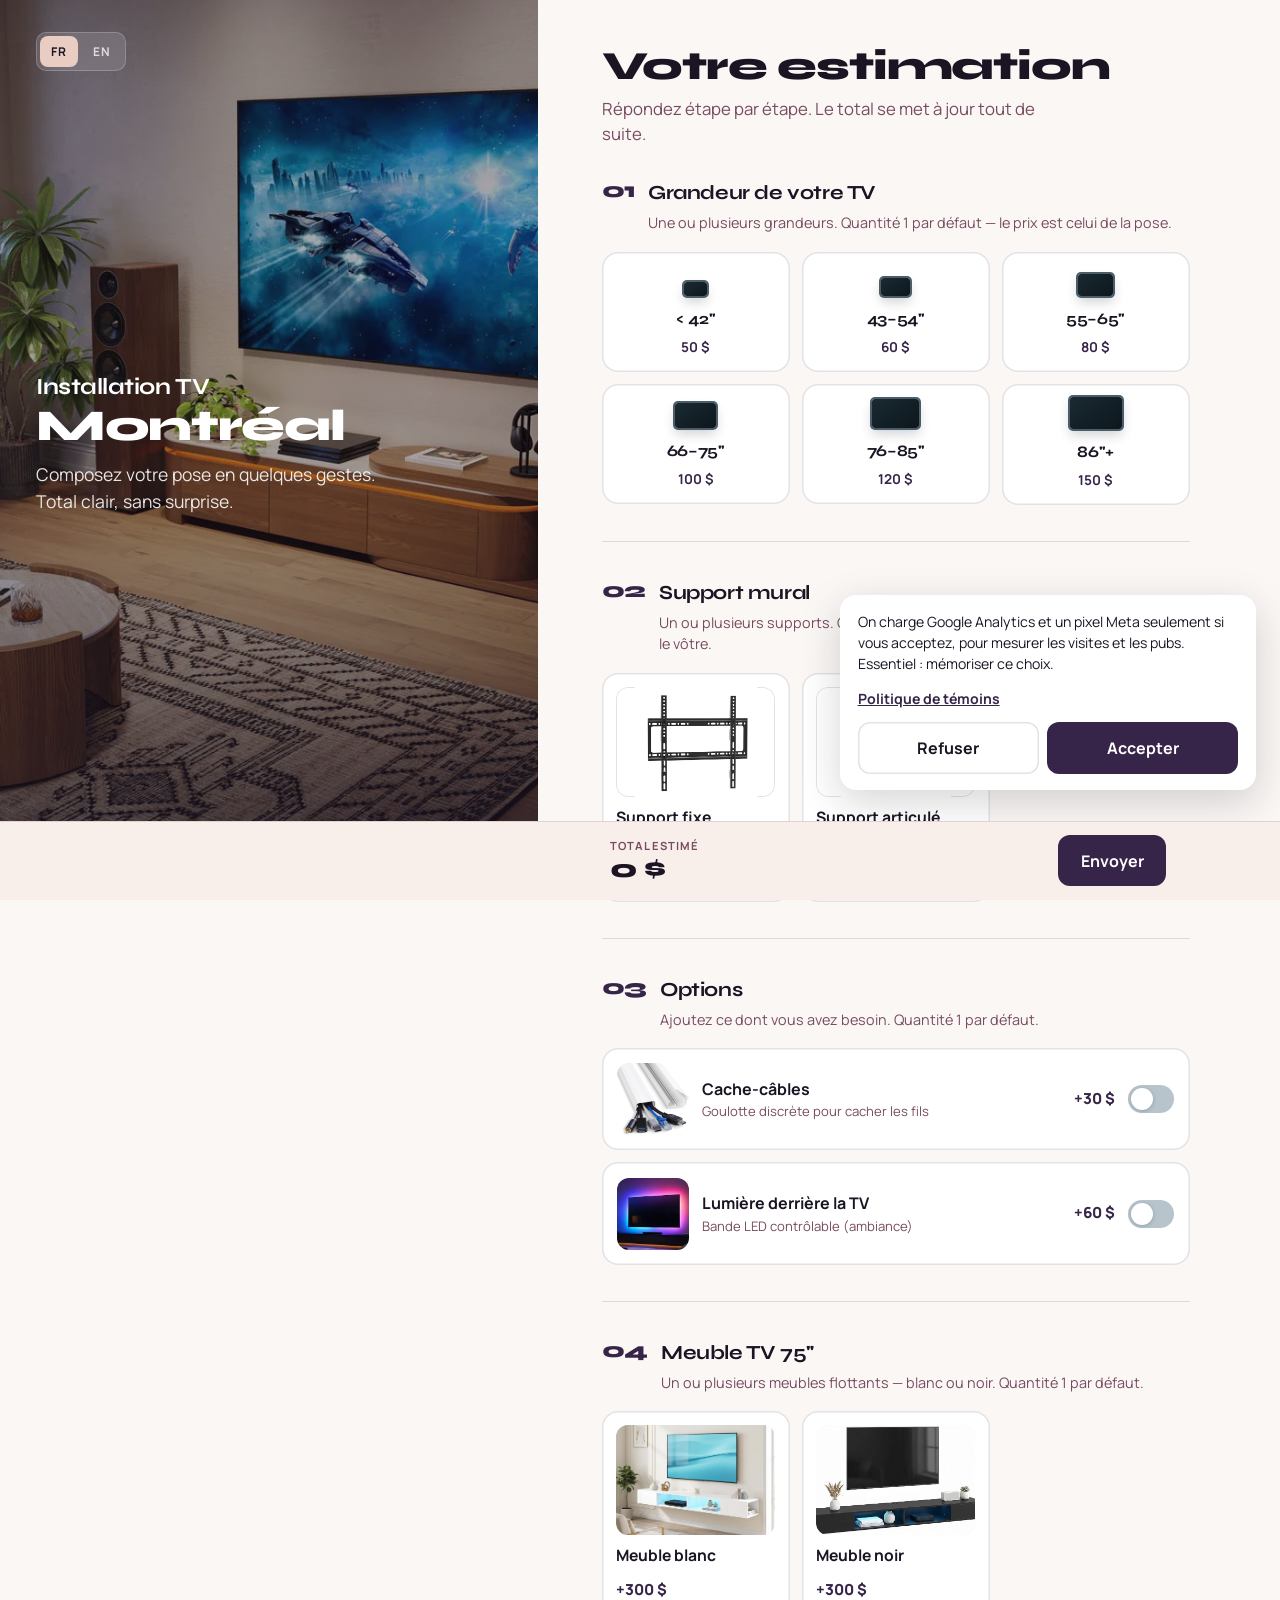
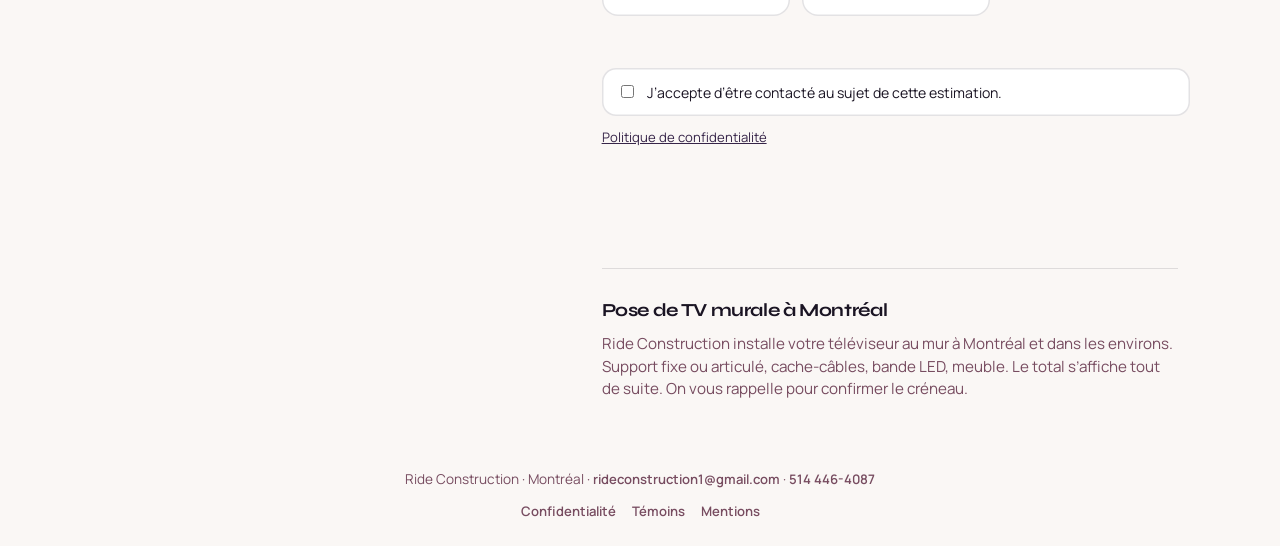
==== commit 4387709c: "Ask for phone and address in a submit popup. Keeps the estimate flow focused on install choices, the" ====
--- a/index.html
+++ b/index.html
@@ -121,59 +121,11 @@
           <p class="config__lead" data-i18n="lead">Répondez étape par étape. Le total se met à jour tout de suite.</p>
         </header>
 
-        <!-- 1. Phone -->
-        <section class="step" aria-labelledby="phone-label">
+        <!-- 1. Size -->
+        <section class="step" aria-labelledby="size-label">
           <div class="step__meta">
             <span class="step__num" aria-hidden="true">01</span>
             <div>
-              <h3 id="phone-label" class="step__title">
-                <span data-i18n="phoneLabel">Téléphone</span> <span class="req">*</span>
-              </h3>
-              <p class="step__hint" data-i18n="phoneHint">On vous contacte pour confirmer le créneau.</p>
-            </div>
-          </div>
-          <label class="sr-only" for="phone" data-i18n="phoneLabel">Téléphone</label>
-          <input
-            type="tel"
-            id="phone"
-            name="phone"
-            required
-            autocomplete="tel"
-            placeholder="(514) 555-1234"
-            inputmode="tel"
-          />
-          <p class="field-error" id="phone-error" hidden data-i18n="phoneError">Veuillez entrer un numéro de téléphone.</p>
-        </section>
-
-        <!-- 2. Address -->
-        <section class="step" aria-labelledby="address-label">
-          <div class="step__meta">
-            <span class="step__num" aria-hidden="true">02</span>
-            <div>
-              <h3 id="address-label" class="step__title">
-                <span data-i18n="addressLabel">Adresse complète</span> <span class="req">*</span>
-              </h3>
-              <p class="step__hint" data-i18n="addressHint">Rue, appartement, ville et code postal — pour se rendre chez vous.</p>
-            </div>
-          </div>
-          <label class="sr-only" for="address" data-i18n="addressLabel">Adresse complète</label>
-          <textarea
-            id="address"
-            name="address"
-            required
-            autocomplete="street-address"
-            rows="3"
-            placeholder="123 rue Example, apt. 4, Montréal, QC H2X 1Y2"
-            data-i18n-placeholder="addressPlaceholder"
-          ></textarea>
-          <p class="field-error" id="address-error" hidden data-i18n="addressError">Veuillez entrer votre adresse complète.</p>
-        </section>
-
-        <!-- 3. Size -->
-        <section class="step" aria-labelledby="size-label">
-          <div class="step__meta">
-            <span class="step__num" aria-hidden="true">03</span>
-            <div>
               <h3 id="size-label" class="step__title" data-i18n="sizeLabel">Grandeur de votre TV</h3>
               <p class="step__hint" data-i18n="sizeHint">Une ou plusieurs grandeurs. Quantité 1 par défaut — le prix est celui de la pose.</p>
             </div>
@@ -273,10 +225,10 @@
           <p class="field-error" id="size-error" hidden data-i18n="sizeError">Choisissez au moins une taille de TV.</p>
         </section>
 
-        <!-- 4. Mount -->
+        <!-- 2. Mount -->
         <section class="step" aria-labelledby="mount-label">
           <div class="step__meta">
-            <span class="step__num" aria-hidden="true">04</span>
+            <span class="step__num" aria-hidden="true">02</span>
             <div>
               <h3 id="mount-label" class="step__title" data-i18n="mountLabel">Support mural</h3>
               <p class="step__hint" data-i18n="mountHint">Un ou plusieurs supports. Quantité 1 par défaut. Laissez vide si vous avez déjà le vôtre.</p>
@@ -318,10 +270,10 @@
           </div>
         </section>
 
-        <!-- 5. Extras -->
+        <!-- 3. Extras -->
         <section class="step" aria-labelledby="extras-label">
           <div class="step__meta">
-            <span class="step__num" aria-hidden="true">05</span>
+            <span class="step__num" aria-hidden="true">03</span>
             <div>
               <h3 id="extras-label" class="step__title" data-i18n="extrasLabel">Options</h3>
               <p class="step__hint" data-i18n="extrasHint">Ajoutez ce dont vous avez besoin. Quantité 1 par défaut.</p>
@@ -369,10 +321,10 @@
           </div>
         </section>
 
-        <!-- 6. Stand -->
+        <!-- 4. Stand -->
         <section class="step" aria-labelledby="stand-label">
           <div class="step__meta">
-            <span class="step__num" aria-hidden="true">06</span>
+            <span class="step__num" aria-hidden="true">04</span>
             <div>
               <h3 id="stand-label" class="step__title" data-i18n="standLabel">Meuble TV 75"</h3>
               <p class="step__hint" data-i18n="standHint">Un ou plusieurs meubles flottants — blanc ou noir. Quantité 1 par défaut.</p>
@@ -460,6 +412,49 @@
       <button type="submit" form="tv-form" class="btn btn-primary" id="submit-btn" data-i18n="submit">Envoyer</button>
     </div>
   </aside>
+
+  <!-- Contact asked on submit -->
+  <div class="contact-modal" id="contact-modal" hidden role="dialog" aria-modal="true" aria-labelledby="contact-modal-title">
+    <div class="contact-modal__panel">
+      <h2 id="contact-modal-title" data-i18n="contactTitle">Dernière étape</h2>
+      <p class="contact-modal__hint" data-i18n="contactHint">Indiquez votre téléphone et votre adresse. On prépare la pose et on vous rappelle pour confirmer le créneau.</p>
+
+      <label class="contact-modal__label" for="phone">
+        <span data-i18n="phoneLabel">Téléphone</span> <span class="req">*</span>
+      </label>
+      <input
+        type="tel"
+        id="phone"
+        name="phone"
+        form="tv-form"
+        required
+        autocomplete="tel"
+        placeholder="(514) 555-1234"
+        inputmode="tel"
+      />
+      <p class="field-error" id="phone-error" hidden data-i18n="phoneError">Veuillez entrer un numéro de téléphone.</p>
+
+      <label class="contact-modal__label" for="address">
+        <span data-i18n="addressLabel">Adresse complète</span> <span class="req">*</span>
+      </label>
+      <textarea
+        id="address"
+        name="address"
+        form="tv-form"
+        required
+        autocomplete="street-address"
+        rows="3"
+        placeholder="123 rue Example, apt. 4, Montréal, QC H2X 1Y2"
+        data-i18n-placeholder="addressPlaceholder"
+      ></textarea>
+      <p class="field-error" id="address-error" hidden data-i18n="addressError">Veuillez entrer votre adresse complète.</p>
+
+      <div class="contact-modal__actions">
+        <button type="button" class="btn btn-ghost" id="contact-cancel" data-i18n="contactCancel">Retour</button>
+        <button type="button" class="btn btn-primary" id="contact-confirm" data-i18n="contactConfirm">Envoyer ma demande</button>
+      </div>
+    </div>
+  </div>
 
   <!-- Confirmation -->
   <div class="confirm" id="confirm-screen" hidden>
--- a/styles.css
+++ b/styles.css
@@ -868,6 +868,75 @@
   background: rgba(18, 32, 42, 0.04);
 }
 
+/* Contact modal (phone + address on Envoyer) */
+.contact-modal {
+  position: fixed;
+  inset: 0;
+  z-index: 60;
+  display: flex;
+  align-items: center;
+  justify-content: center;
+  padding: 1rem;
+  background: rgba(26, 20, 35, 0.45);
+  backdrop-filter: blur(4px);
+}
+
+.contact-modal[hidden] {
+  display: none;
+}
+
+.contact-modal__panel {
+  width: 100%;
+  max-width: 420px;
+  max-height: calc(100vh - 2rem);
+  overflow: auto;
+  padding: 1.35rem 1.25rem 1.25rem;
+  background: #fff;
+  border-radius: 18px;
+  box-shadow: 0 18px 40px rgba(26, 20, 35, 0.22);
+}
+
+.contact-modal__panel h2 {
+  margin: 0 0 0.35rem;
+  font-family: var(--display);
+  font-size: 1.25rem;
+  letter-spacing: -0.02em;
+}
+
+.contact-modal__hint {
+  margin: 0 0 1rem;
+  color: var(--ink-soft);
+  font-size: 0.92rem;
+}
+
+.contact-modal__label {
+  display: block;
+  margin: 0.85rem 0 0.35rem;
+  font-weight: 700;
+  font-size: 0.92rem;
+}
+
+.contact-modal__panel input,
+.contact-modal__panel textarea {
+  max-width: none;
+  width: 100%;
+}
+
+.contact-modal__actions {
+  display: flex;
+  gap: 0.65rem;
+  justify-content: flex-end;
+  margin-top: 1.1rem;
+}
+
+.contact-modal__actions .btn {
+  min-width: 6.5rem;
+}
+
+body.is-asking-contact {
+  overflow: hidden;
+}
+
 /* Confirmation */
 .confirm {
   position: fixed;
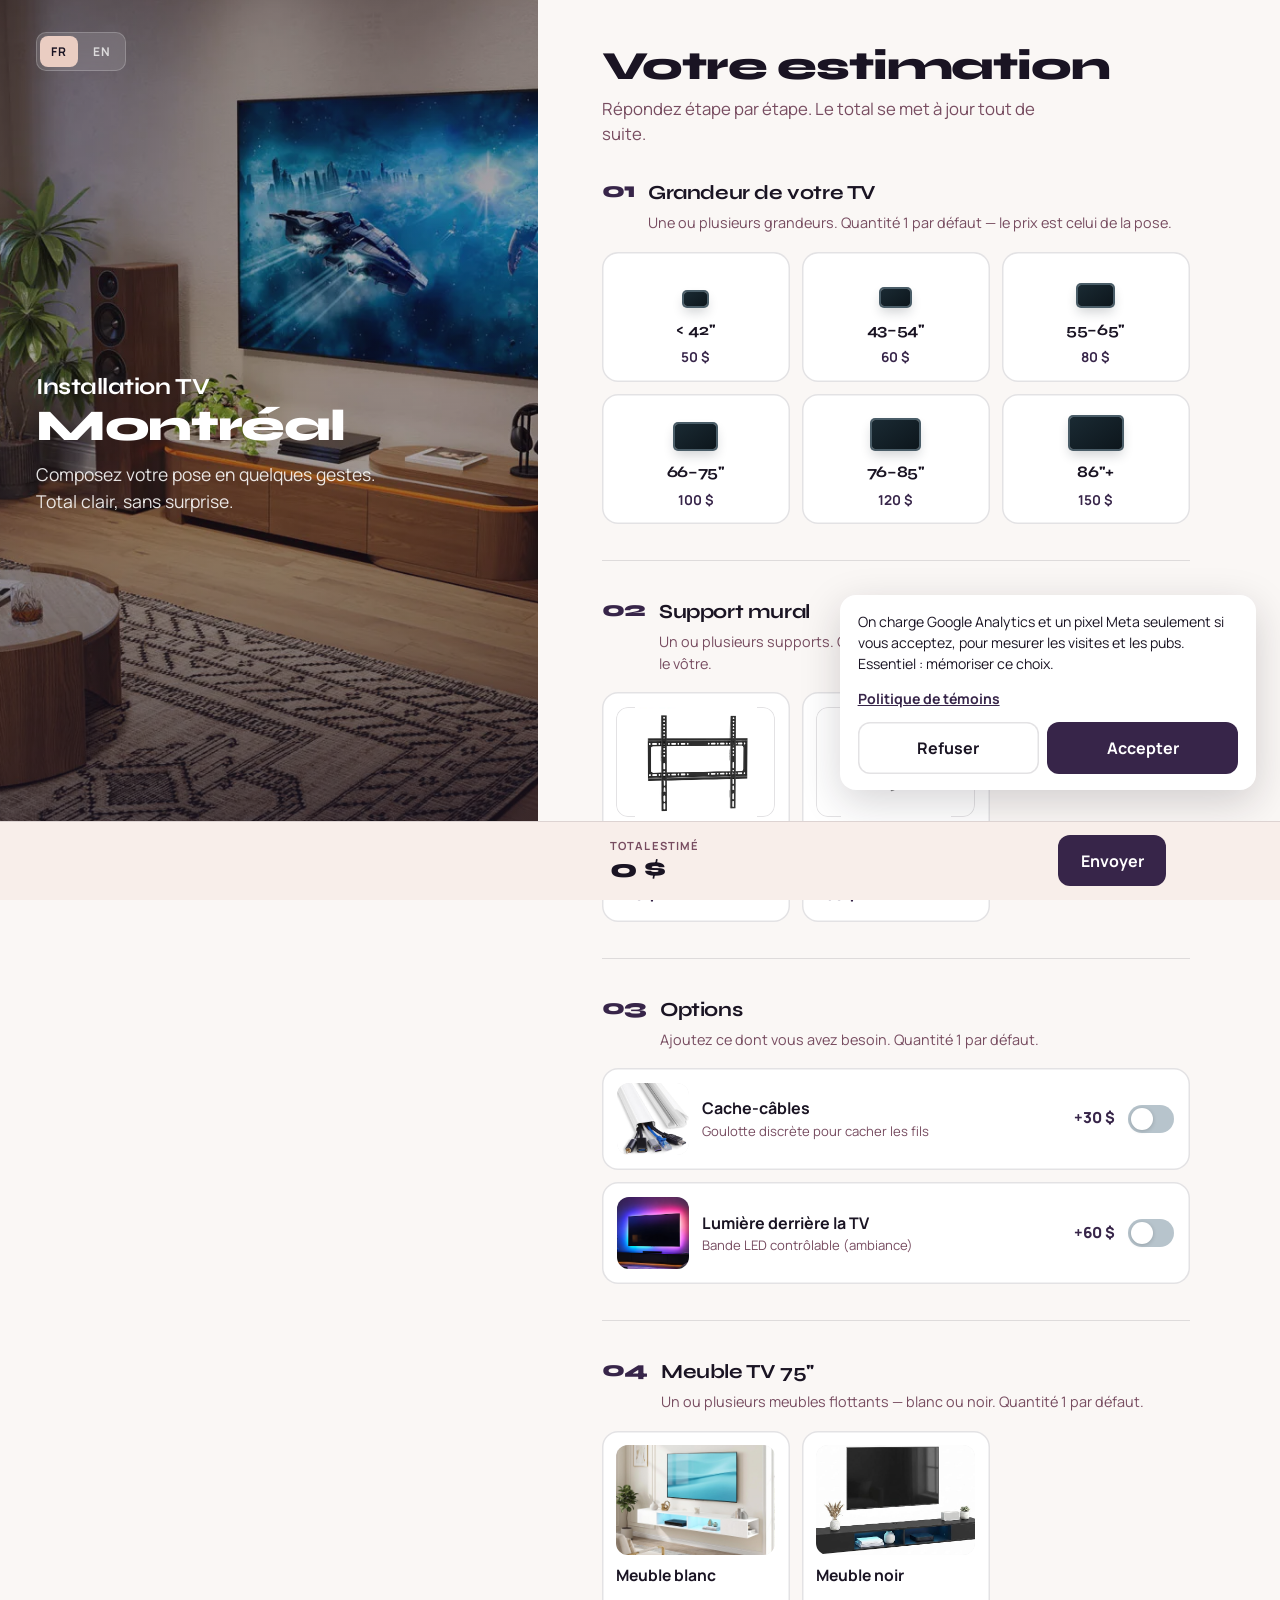
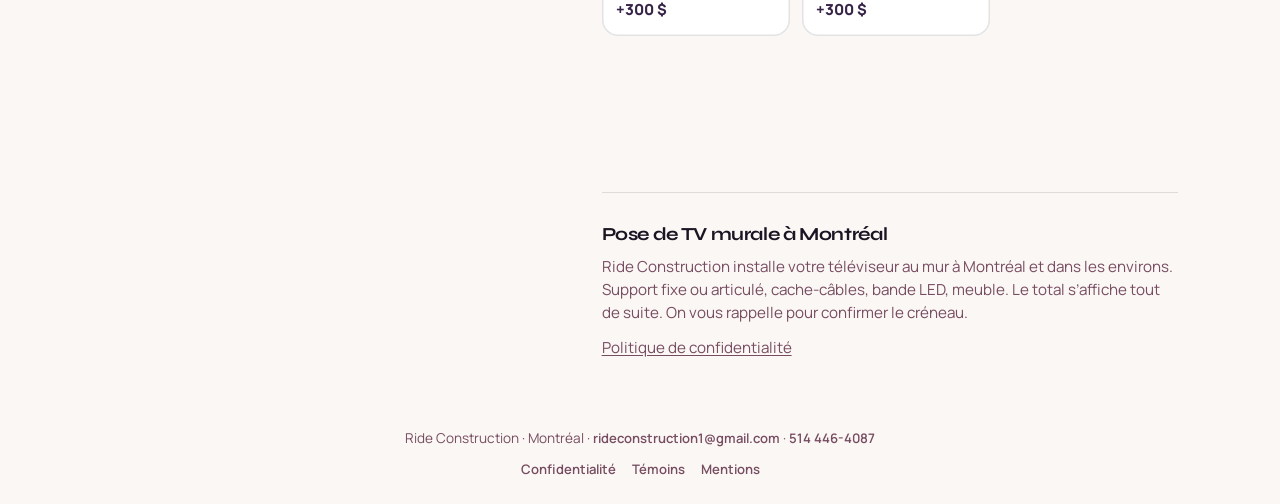
==== commit c84df1a6: "Polish estimate UX: drop consent checkbox and nest qty inside cards. Move the privacy link under the" ====
--- a/index.html
+++ b/index.html
@@ -364,20 +364,14 @@
           </div>
         </section>
 
-        <label class="consent-box" id="privacy-box">
-          <input type="checkbox" id="privacy-consent" name="privacy" required />
-          <span data-i18n="privacyConsent">J’accepte d’être contacté au sujet de cette estimation.</span>
-        </label>
-        <p class="field-error" id="privacy-error" hidden data-i18n="privacyError">Cochez la case pour envoyer la demande.</p>
-        <p class="privacy-note">
-          <a href="confidentialite.html" data-i18n="privacyLink">Politique de confidentialité</a>
-        </p>
-
         <div class="sticky-spacer" aria-hidden="true"></div>
       </form>
       <section class="seo-note" aria-labelledby="seo-heading">
         <h2 id="seo-heading" data-i18n="seoHeading">Pose de TV murale à Montréal</h2>
         <p data-i18n="seoBody">Ride Construction installe votre téléviseur au mur à Montréal et dans les environs. Support fixe ou articulé, cache-câbles, bande LED, meuble. Le total s’affiche tout de suite. On vous rappelle pour confirmer le créneau.</p>
+        <p class="privacy-note">
+          <a href="confidentialite.html" data-i18n="privacyLink">Politique de confidentialité</a>
+        </p>
       </section>
     </main>
   </div>
--- a/styles.css
+++ b/styles.css
@@ -235,6 +235,20 @@
   font-size: 0.95rem;
 }
 
+.seo-note .privacy-note {
+  margin-top: 0.75rem;
+}
+
+.seo-note .privacy-note a {
+  color: var(--ink-soft);
+  text-decoration: underline;
+  text-underline-offset: 2px;
+}
+
+.seo-note .privacy-note a:hover {
+  color: var(--ink);
+}
+
 /* Steps — open layout, no white Google cards */
 .step {
   padding: 0 0 2.25rem;
@@ -342,8 +356,24 @@
 .size-tile {
   display: flex;
   flex-direction: column;
+  align-items: stretch;
   gap: 0.45rem;
   position: relative;
+  padding: 0.85rem 0.6rem 0.9rem;
+  background: #fff;
+  border-radius: 16px;
+  box-shadow: inset 0 0 0 1.5px var(--line);
+  transition: background 0.2s, box-shadow 0.2s, transform 0.15s;
+}
+
+.size-tile:hover {
+  background: rgba(255, 255, 255, 0.92);
+  transform: translateY(-2px);
+}
+
+.size-tile:has(.size-tile__pick input:checked) {
+  background: #fff;
+  box-shadow: inset 0 0 0 2px var(--teal), 0 10px 28px var(--accent-glow);
 }
 
 .size-tile__pick {
@@ -365,27 +395,16 @@
   align-items: center;
   justify-content: flex-end;
   gap: 0.35rem;
-  min-height: 7.5rem;
-  padding: 0.85rem 0.6rem 0.9rem;
-  background: #fff;
-  border-radius: 16px;
-  box-shadow: inset 0 0 0 1.5px var(--line);
-  transition: background 0.2s, box-shadow 0.2s, transform 0.15s;
-}
-
-.size-tile__pick:hover .size-tile__face {
-  background: rgba(255, 255, 255, 0.85);
-  transform: translateY(-2px);
-}
-
-.size-tile__pick input:checked + .size-tile__face {
-  background: #fff;
-  box-shadow: inset 0 0 0 2px var(--teal), 0 10px 28px var(--accent-glow);
+  min-height: 6.4rem;
+  padding: 0;
+  background: transparent;
+  box-shadow: none;
 }
 
 .size-tile__pick input:focus-visible + .size-tile__face {
   outline: 2px solid var(--teal);
   outline-offset: 3px;
+  border-radius: 10px;
 }
 
 .size-tile__screen {
@@ -398,7 +417,7 @@
   transition: transform 0.2s;
 }
 
-.size-tile__pick input:checked + .size-tile__face .size-tile__screen {
+.size-tile:has(.size-tile__pick input:checked) .size-tile__screen {
   transform: scale(1.06);
   box-shadow: 0 0 0 2px var(--teal), 0 8px 16px var(--accent-glow);
 }
@@ -422,6 +441,9 @@
   align-items: center;
   justify-content: center;
   gap: 0.35rem;
+  margin-top: 0.15rem;
+  padding-top: 0.55rem;
+  border-top: 1px solid var(--line);
 }
 
 .size-tile__qty[hidden],
@@ -436,7 +458,7 @@
   height: 2rem;
   border: 0;
   border-radius: 10px;
-  background: #fff;
+  background: #f3f6f8;
   box-shadow: inset 0 0 0 1.5px var(--line);
   color: var(--ink);
   font: inherit;
@@ -459,7 +481,7 @@
   padding: 0;
   border: 0;
   border-radius: 10px;
-  background: #fff;
+  background: #f3f6f8;
   box-shadow: inset 0 0 0 1.5px var(--line);
   text-align: center;
   font: inherit;
@@ -482,12 +504,6 @@
   box-shadow: 0 0 0 3px var(--teal-soft), inset 0 0 0 1.5px var(--teal);
 }
 
-.option-tile .qty-controls,
-.extra .qty-controls {
-  justify-content: flex-start;
-  padding-left: 0.9rem;
-}
-
 /* Mount / stand option tiles */
 .option-row {
   display: grid;
@@ -498,8 +514,24 @@
 .option-tile {
   display: flex;
   flex-direction: column;
-  gap: 0.45rem;
+  gap: 0;
   position: relative;
+  background: #fff;
+  border-radius: 16px;
+  box-shadow: inset 0 0 0 1.5px var(--line);
+  transition: background 0.2s, box-shadow 0.2s, transform 0.15s;
+  overflow: hidden;
+}
+
+.option-tile:hover {
+  background: rgba(255, 255, 255, 0.95);
+  transform: translateY(-1px);
+}
+
+.option-tile:has(.option-tile__pick input:checked),
+.option-tile:has(> input:checked) {
+  background: #fff;
+  box-shadow: inset 0 0 0 2px var(--teal), 0 10px 28px var(--accent-glow);
 }
 
 .option-tile__pick {
@@ -524,28 +556,25 @@
   row-gap: 0.2rem;
   align-items: center;
   padding: 0.9rem;
-  background: #fff;
-  border-radius: 16px;
-  box-shadow: inset 0 0 0 1.5px var(--line);
-  transition: background 0.2s, box-shadow 0.2s, transform 0.15s;
-}
-
-.option-tile__pick:hover .option-tile__face,
-.option-tile:hover > .option-tile__face {
-  background: rgba(255, 255, 255, 0.9);
-  transform: translateY(-1px);
-}
-
-.option-tile__pick input:checked + .option-tile__face,
-.option-tile > input:checked + .option-tile__face {
-  background: #fff;
-  box-shadow: inset 0 0 0 2px var(--teal), 0 10px 28px var(--accent-glow);
+  background: transparent;
+  box-shadow: none;
 }
 
 .option-tile__pick input:focus-visible + .option-tile__face,
 .option-tile > input:focus-visible + .option-tile__face {
   outline: 2px solid var(--teal);
-  outline-offset: 3px;
+  outline-offset: -4px;
+  border-radius: 12px;
+}
+
+.option-tile .qty-controls {
+  justify-content: flex-start;
+  margin: 0 0.9rem 0.9rem;
+  padding: 0.55rem 0 0;
+}
+
+.option-tile:has(.qty-controls:not([hidden])) .option-tile__face {
+  padding-bottom: 0.55rem;
 }
 
 .option-tile__art {
@@ -622,8 +651,23 @@
 .extra {
   display: flex;
   flex-direction: column;
-  gap: 0.45rem;
+  gap: 0;
   position: relative;
+  background: #fff;
+  border-radius: 16px;
+  box-shadow: inset 0 0 0 1.5px var(--line);
+  transition: background 0.2s, box-shadow 0.2s;
+  overflow: hidden;
+}
+
+.extra:hover {
+  background: rgba(255, 255, 255, 0.95);
+}
+
+.extra:has(.extra__pick input:checked),
+.extra:has(> input:checked) {
+  background: #fff;
+  box-shadow: inset 0 0 0 2px var(--teal), 0 10px 28px var(--accent-glow);
 }
 
 .extra__pick {
@@ -647,27 +691,29 @@
   gap: 0.15rem 0.85rem;
   align-items: center;
   padding: 0.95rem;
-  background: #fff;
-  border-radius: 16px;
-  box-shadow: inset 0 0 0 1.5px var(--line);
-  transition: background 0.2s, box-shadow 0.2s;
-}
-
-.extra__pick:hover .extra__face,
-.extra:hover > .extra__face {
-  background: rgba(255, 255, 255, 0.9);
-}
-
-.extra__pick input:checked + .extra__face,
-.extra > input:checked + .extra__face {
-  background: #fff;
-  box-shadow: inset 0 0 0 2px var(--teal), 0 10px 28px var(--accent-glow);
+  background: transparent;
+  box-shadow: none;
 }
 
 .extra__pick input:focus-visible + .extra__face,
 .extra > input:focus-visible + .extra__face {
   outline: 2px solid var(--teal);
-  outline-offset: 3px;
+  outline-offset: -4px;
+  border-radius: 12px;
+}
+
+.extra .qty-controls {
+  justify-content: flex-start;
+  margin: 0 0.95rem 0.95rem;
+  padding: 0.55rem 0 0;
+}
+
+.extra:has(.qty-controls:not([hidden])) .extra__face {
+  padding-bottom: 0.55rem;
+}
+
+.extra:has(input:checked) .extra__switch {
+  display: none;
 }
 
 .extra__art {
